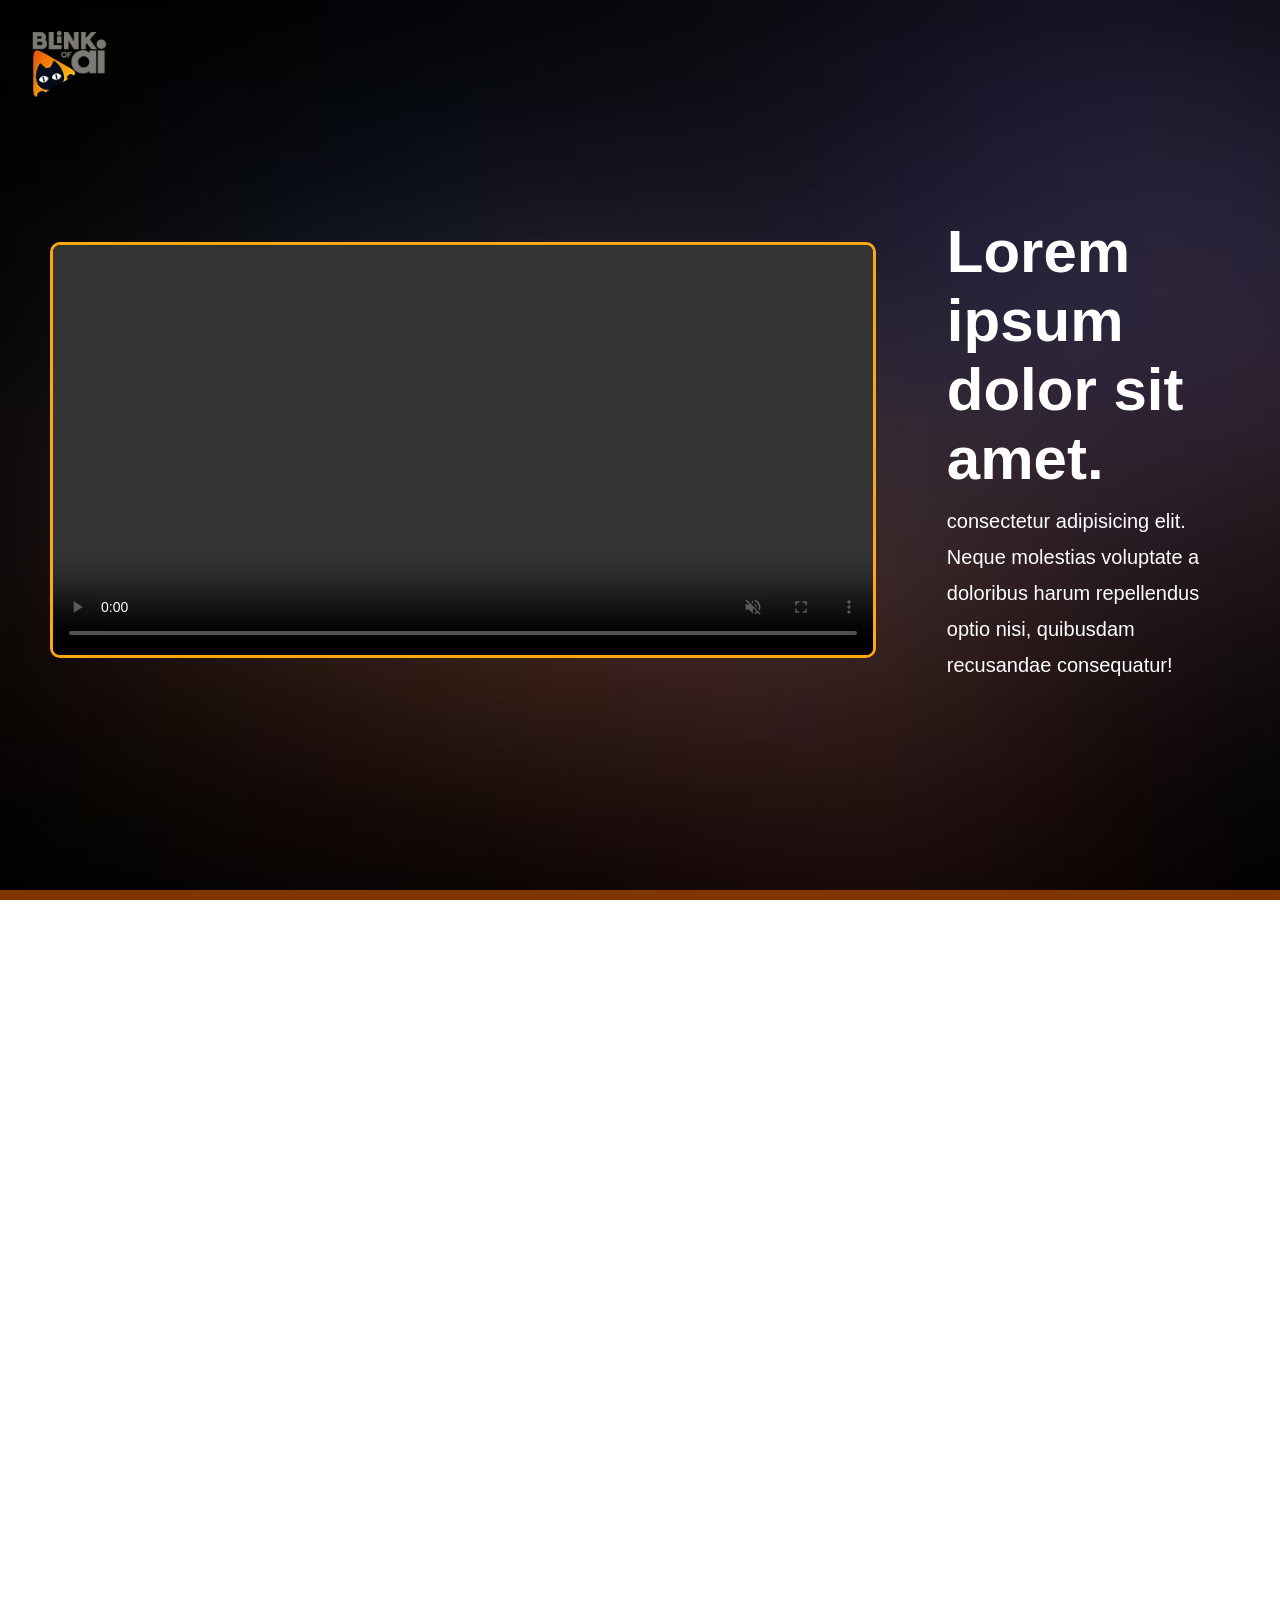
==== index.html @ b5ba38f9 "Implemented and updated a lot" ====
<!DOCTYPE html>
<html lang="en">
  <head>
    <meta charset="UTF-8" />
    <meta name="viewport" content="width=device-width, initial-scale=1.0" />
    <title>Document</title>
    <link rel="stylesheet" href="index.css" />
  </head>
  <body>
    <div class="container" data-0="transform:translateX(0%)" data-1000="transform:translateX(-400%)">
      <section class="section section-1">
        <div class="section-logo">
          <img src="./assets/images/logoOne.png" />
        </div>
        <div class="video-container">
          <video controls autoplay muted>
            <source src="./assets/videos/intro-video.mp4" type="video/mp4" />
            Your browser does not support the video tag.
          </video>
        </div>
        <div class="text-container">
          <h1>Lorem ipsum dolor sit amet.</h1>
          <p>
            consectetur adipisicing elit. Neque molestias voluptate a doloribus
            harum repellendus optio nisi, quibusdam recusandae consequatur!
          </p>
        </div>
        <div class="section-footer"></div>
      </section>
      <section class="section section-2">
        <div class="section-logo">
          <img src="./assets/images/logoOne.png" />
        </div>
        <div class="grid-container-1">
          <div class="grid-item grid-item-hidden"></div>
          <div class="grid-item">
            <iframe
              src="https://www.youtube.com/embed/tjICzLqQSaE?autoplay=1&mute=1&loop=1&playlist=tjICzLqQSaE"
              title="YouTube video player"
              frameborder="0"
              allowfullscreen
            >
            </iframe>
          </div>
          <div class="grid-item">
            <iframe
              src="https://www.youtube.com/embed/yNrN-YhV3Kc?autoplay=1&mute=1&loop=1&playlist=yNrN-YhV3Kc"
              title="YouTube video player"
              frameborder="0"
              allowfullscreen
            >
            </iframe>
          </div>
          <div class="grid-item">
            <iframe
              src="https://www.youtube.com/embed/FAdhT640_xA?autoplay=1&mute=1&loop=1&playlist=FAdhT640_xA"
              title="YouTube video player"
              frameborder="0"
              allowfullscreen
            >
            </iframe>
          </div>
          <div class="grid-item">
            <iframe
              src="https://www.youtube.com/embed/Qt8-5JsqCsI?autoplay=1&mute=1&loop=1&playlist=Qt8-5JsqCsI"
              title="YouTube video player"
              frameborder="0"
              allowfullscreen
            >
            </iframe>
          </div>
          <div class="grid-item">
            <iframe
              src="https://www.youtube.com/embed/NQQa-xRK35c?si=42BKOFX2pWsst9yd?autoplay=1&mute=1&loop=1&playlist=NQQa-xRK35c"
              title="YouTube video player"
              frameborder="0"
              allowfullscreen
            >
            </iframe>
          </div>
          <div class="grid-item">
            <iframe
              src="https://www.youtube.com/embed/EdZlV5y01UI?autoplay=1&mute=1&loop=1&playlist=EdZlV5y01UI"
              title="YouTube video player"
              frameborder="0"
              allowfullscreen
            >
            </iframe>
          </div>
        </div>
        <div class="grid-container-2">
          <div class="grid-item">
            <iframe
              src="https://www.youtube.com/embed/4TNTkUn0bwg?autoplay=1&mute=1&loop=1&playlist=4TNTkUn0bwg"
              title="YouTube video player"
              frameborder="0"
              allowfullscreen
            >
            </iframe>
          </div>
          <div class="grid-item">
            <img src="./assets/images/section2/8.jpeg" />
          </div>
          <div class="grid-item">
            <img src="./assets/images/section2/9.jpeg" />
          </div>
          <div class="grid-item">
            <img src="./assets/images/section2/10.jpeg" />
          </div>
          <div class="grid-item-large">
            <h1>how <i class="italic-font">i</i>t works</h1>
            <p>
              Lorem ipsum, dolor sit amet consectetur adipisicing elit.
              Recusandae laboriosam dolor natus itaque, fugit quidem ex numquam
              quos adipisci, consequatur, debitis autem qui omnis deleniti?
            </p>
            <a>view demo</a>
          </div>
        </div>
        <div class="section-footer"></div>
      </section>
      <section class="section section-3">
        <div class="section-logo">
          <img src="./assets/images/logoOne.png" />
        </div>
        <div class="text-container">
          <p>
            Lorem ipsum dolor sit amet consectetur, adipisicing elit. Recusandae
            corrupti deleniti rerum repudiandae earum sequi sed autem quos porro
            vero accusantium, facilis sapiente quia culpa?
          </p>
          <h1>BoA<i class="italic-font">i</i> is for</h1>
        </div>
        <div class="options-container">
          <h1><span>D</span>2<span>C</span></h1>
          <h1><span>D</span>2<span>B</span></h1>
        </div>
        <div class="section-footer"></div>
      </section>
      <section class="section section-4">
        <div class="section-logo">
          <img src="./assets/images/logoOne.png" />
        </div>
        <div class="container-1">
          <div class="logo-container">
            <h1><i class="italic-font">a</i>bout</h1>
            <img src="./assets/images/logoOne.png" alt="logo" />
          </div>
          <div class="text-container">
            <p>
              Lorem ipsum dolor sit, amet consectetur adipisicing elit. Eius
              quia fuga inventore, minus explicabo, illum doloremque temporibus,
              suscipit voluptas iure itaque nesciunt exercitationem expedita
              cupiditate! Repellat eveniet perferendis animi sed distinctio
              deserunt, ratione dignissimos architecto reiciendis assumenda
              voluptates ipsam aliquid. Distinctio illo eligendi nostrum tempora
              porro facere et vel voluptas quia sapiente debitis laudantium
              aspernatur officiis exercitationem beatae minus ut, molestias
              dolorem numquam quasi est harum nemo facilis ipsa. Debitis.
            </p>
            <p>
              Lorem ipsum dolor sit amet consectetur adipisicing elit. Earum
              ullam asperiores porro aliquam sunt, dolorem repudiandae harum
              deleniti! Quis, suscipit.
            </p>
          </div>
        </div>
        <div class="vertical-line"></div>
        <div class="container-2">
          <h1>
            let's m<i class="italic-font">a</i>ke <br />
            a v<i class="italic-font">i</i>deo
          </h1>
          <p>meow@blinkofai.com</p>
          <p>1234567890</p>
        </div>
        <div class="section-footer"></div>
      </section>
      <section class="section section-5">
        <div class="section-logo">
          <img src="./assets/images/logoOne.png" />
        </div>
        <div class="grid-container-1">
          <div class="grid-item">
            <img src="./assets/images/sample_propic.webp"/>
            <h1>Name</h1>
            <p>Role</p>
            <a>LinkedIn</a>
          </div>
          <div class="grid-item">
            <img src="./assets/images/sample_propic.webp"/>
            <h1>Name</h1>
            <p>Role</p>
            <a>LinkedIn</a>
          </div>
          <div class="grid-item">
            <img src="./assets/images/sample_propic.webp"/>
            <h1>Name</h1>
            <p>Role</p>
            <a>LinkedIn</a>
          </div>
          <div class="grid-item">
            <img src="./assets/images/sample_propic.webp"/>
            <h1>Name</h1>
            <p>Role</p>
            <a>LinkedIn</a>
          </div>
          <div class="grid-item">
            <img src="./assets/images/sample_propic.webp"/>
            <h1>Name</h1>
            <p>Role</p>
            <a>LinkedIn</a>
          </div>
        </div>
        <div class="grid-container-2">
          <div class="grid-item">
            <img src="./assets/images/sample_propic.webp"/>
            <h1>Name</h1>
            <p>Role</p>
            <a>LinkedIn</a>
          </div>
          <div class="grid-item">
            <img src="./assets/images/sample_propic.webp"/>
            <h1>Name</h1>
            <p>Role</p>
            <a>LinkedIn</a>
          </div>
          <div class="grid-item">
            <img src="./assets/images/sample_propic.webp"/>
            <h1>Name</h1>
            <p>Role</p>
            <a>LinkedIn</a>
          </div>
          <div class="grid-item">
            <img src="./assets/images/sample_propic.webp"/>
            <h1>Name</h1>
            <p>Role</p>
            <a>LinkedIn</a>
          </div>
        </div>
        <div class="section-footer"></div>
      </section>
    </div>
    <script type="text/javascript" src="skrollr.js"></script>
    <script type="text/javascript">
      var s = skrollr.init();
    </script>
  </body>
  </body>
  <script src="index.js"></script>
</html>
---- index.css ----
:root {
  --color-1: #ffffff;
  --color-2: #e96c0f;
  --color-3: #ffa612;
  --heading: 60px;
  --paragraph: 20px;
  --line-height: 1.8;
  --font-1: "Segoe UI", Arial, sans-serif;
  --font-2: "Monotype Corsiva", sans-serif;
}

* {
  margin: 0;
  padding: 0;
  box-sizing: border-box;
}

.container {
  position: fixed;
  top: 0;
  left: 0;
  width: 100%;
  display: flex;
}

.container section {
  min-width: 100%;
  height: 100vh;
}

.italic-font {
  font-family: var(--font-2) !important;
}

.section {
  height: 100vh;
  background-image: url("./assets/images/background.avif");
  background-size: cover;
  padding: 50px;
  position: relative;
}

.section-logo {
  position: absolute;
  top: 0;
  left: 0;
}

.section-logo > img {
  width: 100px;
  height: auto;
  margin: 20px;
}

.section-footer {
  position: absolute;
  bottom: 0;
  left: 0;
  height: 10px;
  width: 100%;
  background-color: #813600;
}

.section-1 {
  display: flex;
  justify-content: space-between;
  align-items: center;
}

.section-1 > .video-container {
  width: 70%;
  display: flex;
  justify-content: center;
  align-items: center;
}

.section-1 > .video-container > video {
  width: 100%;
  height: auto;
  border-radius: 10px;
  border: 3px solid var(--color-3);
}

.section-1 > .text-container {
  width: 24%;
  display: flex;
  flex-direction: column;
  color: white;
  font-family: var(--font-1);
}

.section-1 > .text-container > h1 {
  font-size: var(--heading);
  margin-bottom: 10px;
}

.section-1 > .text-container > p {
  font-size: var(--paragraph);
  line-height: var(--line-height);
}

.section-2 {
  display: flex;
  flex-direction: column;
  align-items: flex-end;
  justify-content: center;
}

.section-2 > .grid-container-1 {
  display: grid;
  grid-template-columns: repeat(7, 1fr);
  gap: 20px;
  height: 40%;
  width: 90%;
  margin-bottom: 50px;
}

.section-2 > .grid-container-2 {
  display: grid;
  grid-template-columns: repeat(7, 1fr);
  gap: 20px;
  height: 40%;
  width: 90%;
}

.section-2 .grid-item {
  height: 100%;
  border-radius: 10px;
  border: 2px solid var(--color-3);
  background-color: black;
}

.section-2 .grid-item > img {
  width: 100%;
  height: 100%;
  object-fit: cover;
  border-radius: 10px;
}

.section-2 .grid-item > iframe {
  width: 100%;
  height: 100%;
  object-fit: cover;
  border-radius: 10px;
}

.section-2 .grid-item-hidden {
  visibility: hidden;
}

.section-2 > .grid-container-2 > .grid-item-large {
  grid-column: span 3;
  color: white;
  display: flex;
  flex-direction: column;
  justify-content: center;
  align-items: flex-start;
  padding: 50px 80px;
  font-family: var(--font-1);
}

.section-2 > .grid-container-2 > .grid-item-large > h1 {
  font-size: var(--heading);
  margin-bottom: 10px;
}

.section-2 > .grid-container-2 > .grid-item-large > p {
  font-size: var(--paragraph);
  margin-bottom: 10px;
  line-height: var(--line-height);
}

.section-2 > .grid-container-2 > .grid-item-large > a {
  color: var(--color-2);
  font-size: 24px;
}

.section-3 {
  display: flex;
  justify-content: flex-start;
  align-items: center;
  color: white;
  font-family: var(--font-1);
}

.section-3 > .text-container {
  width: 40%;
  display: flex;
  flex-direction: column;
  text-align: right;
  padding-left: 150px;
  margin-right: 100px;
}

.section-3 > .text-container > h1 {
  font-size: var(--heading);
}

.section-3 > .text-container > p {
  font-size: var(--paragraph);
  line-height: var(--line-height);
  margin-bottom: 10px;
}

.section-3 > .options-container {
  width: 40%;
  display: flex;
  justify-content: space-around;
  align-items: end;
  margin-top: 5%;
}

.section-3 > .options-container > h1 {
  font-size: 80px;
  color: var(--color-3);
  font-weight: bold;
}

.section-3 > .options-container > h1 > span {
  color: var(--color-2);
}

.section-4 {
  display: flex;
  justify-content: space-around;
  color: white;
  align-items: center;
  font-family: var(--font-1);
}

.section-4 > .container-1 {
  width: 60%;
  display: flex;
  justify-content: space-between;
  margin-left: 100px;
}

.section-4 > .container-1 > .logo-container {
  width: 40%;
  display: flex;
  flex-direction: column;
  margin-left: 100px;
  margin-top: -100px;
}

.section-4 > .container-1 > .logo-container > h1 {
  font-size: var(--heading);
  margin-bottom: -20px;
}

.section-4 > .container-1 > .logo-container > img {
  width: 80%;
  height: auto;
}

.section-4 > .container-1 > .text-container {
  width: 60%;
  display: flex;
  flex-direction: column;
}

.section-4 > .container-1 > .text-container > p {
  font-size: var(--paragraph);
  line-height: var(--line-height);
}

.section-4 > .container-1 > .text-container > p:nth-child(1) {
  margin-bottom: 30px;
}

.section-4 > .vertical-line {
  width: 1px;
  height: 40%;
  background-color: var(--color-8);
}

.section-4 > .container-2 {
  width: 20%;
  display: flex;
  justify-content: space-between;
}

.section-4 > .container-2 {
  display: flex;
  flex-direction: column;
}

.section-4 > .container-2 > h1 {
  font-size: var(--heading);
  margin-bottom: 20px;
}

.section-4 > .container-2 > p {
  font-size: var(--paragraph);
  margin-bottom: 10px;
  color: var(--color-2);
}

.section-5 {
  display: flex;
  flex-direction: column;
  align-items: flex-end;
  justify-content: center;
  padding-top: 100px;
}

.section-5 > .grid-container-1 {
  display: grid;
  grid-template-columns: repeat(5, 1fr);
  gap: 20px;
  height: 40%;
  width: 90%;
  margin: 0 auto;
  margin-bottom: 50px;
}

.section-5 > .grid-container-2 {
  display: grid;
  grid-template-columns: repeat(4, 1fr);
  gap: 20px;
  height: 40%;
  width: 90%;
  margin: 0 auto;
}

.section-5 > .grid-container-1 img,
.section-5 > .grid-container-2 img {
  border-radius: 50%;
  height: auto;
  width: 200px;
  border: 2px solid var(--color-3);
}

.section-5 .grid-item {
  display: flex;
  flex-direction: column;
  justify-content: center;
  align-items: center;
  color: white;
  font-family: var(--font-1);
}

.section-5 .grid-item > h1 {
  font-size: 24px;
  margin: 20px 0 0;
}

.section-5 .grid-item > p {
  font-size: 20px;
  line-height: var(--line-height);
}

.section-5 .grid-item > a {
  color: var(--color-2);
  font-size: 20px;
}
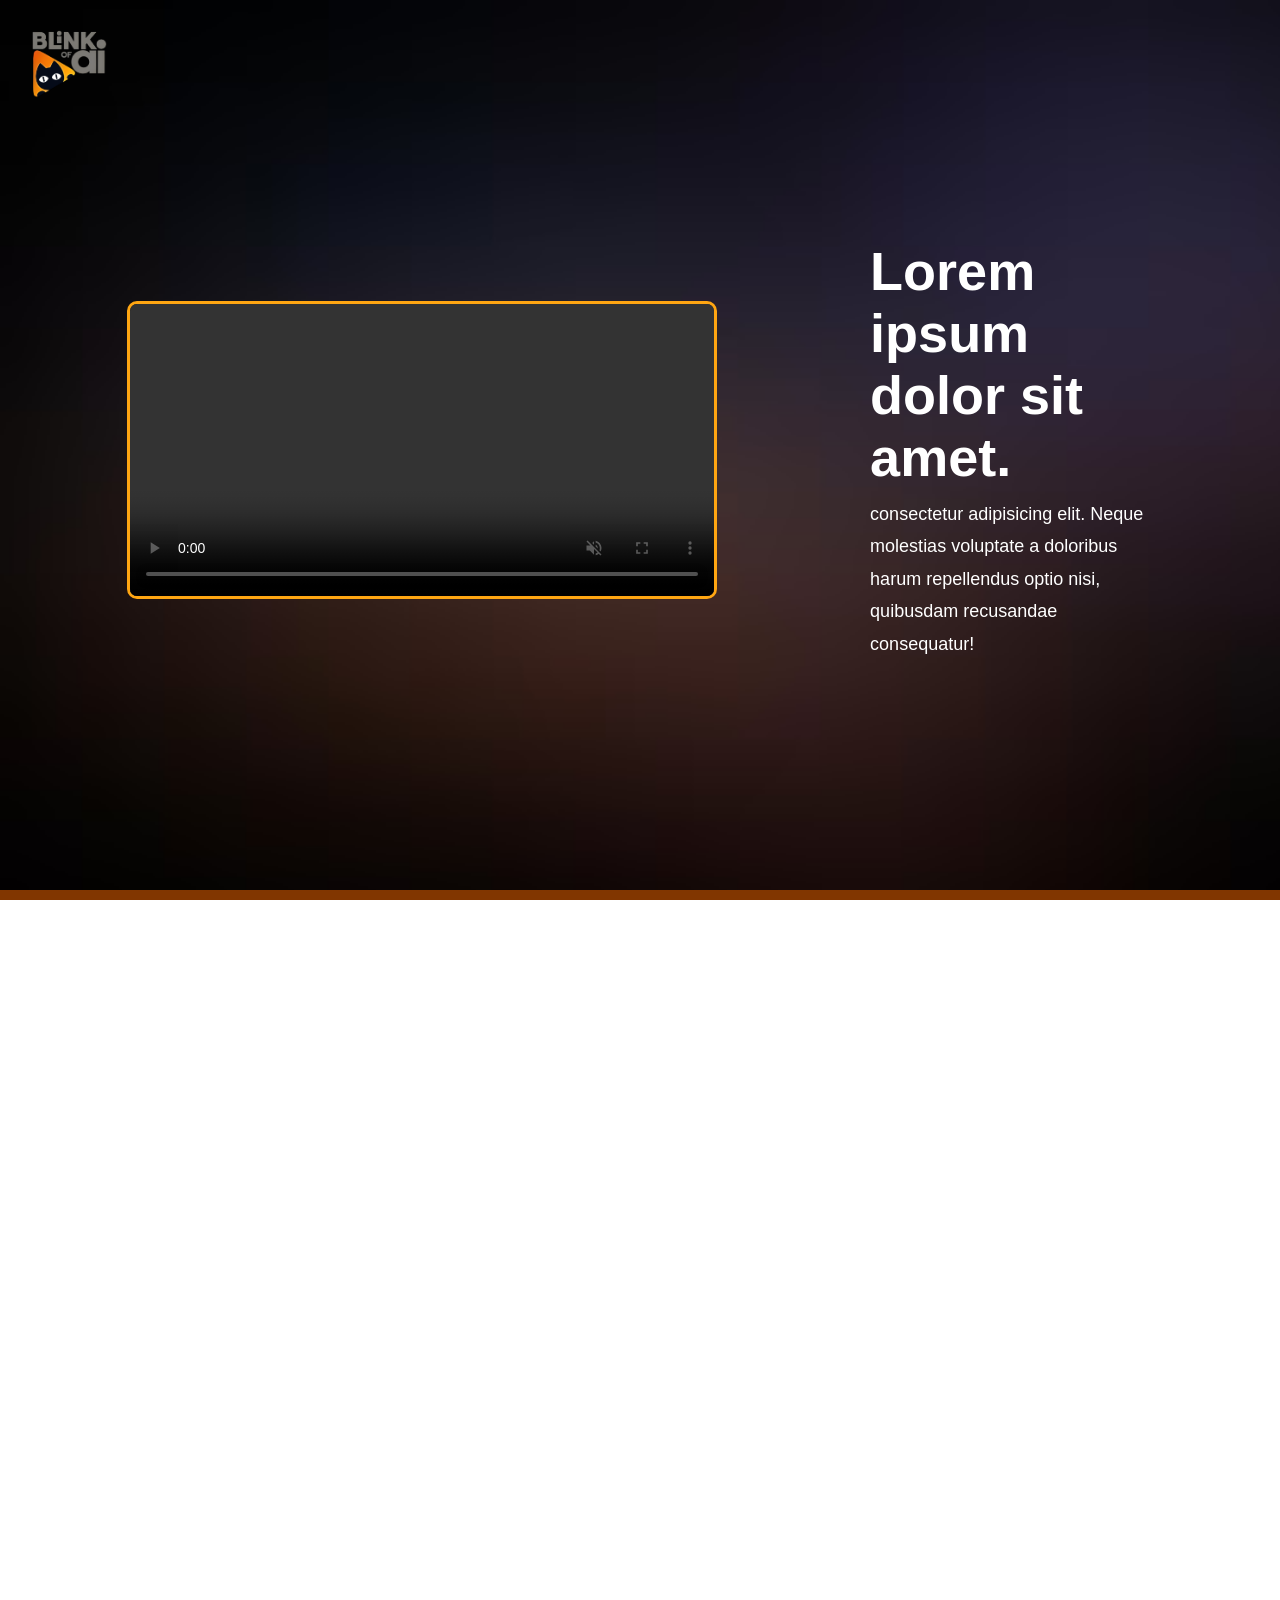
==== commit d86a3db9: "responsified" ====
--- a/index.html
+++ b/index.html
@@ -7,8 +7,12 @@
     <link rel="stylesheet" href="index.css" />
   </head>
   <body>
-    <div class="container" data-0="transform:translateX(0%)" data-1000="transform:translateX(-400%)">
-      <section class="section section-1">
+    <div
+      class="container"
+      data-0="transform:translateX(0%)"
+      data-1000="transform:translateX(-400%)"
+    >
+      <section class="section active section-1">
         <div class="section-logo">
           <img src="./assets/images/logoOne.png" />
         </div>
@@ -71,7 +75,7 @@
           </div>
           <div class="grid-item">
             <iframe
-              src="https://www.youtube.com/embed/NQQa-xRK35c?si=42BKOFX2pWsst9yd?autoplay=1&mute=1&loop=1&playlist=NQQa-xRK35c"
+              src="https://www.youtube.com/embed/NQQa-xRK35c?si=42BKOFX2pWsst9yd&autoplay=1&mute=1&loop=1&playlist=NQQa-xRK35c"
               title="YouTube video player"
               frameborder="0"
               allowfullscreen
@@ -182,60 +186,96 @@
         </div>
         <div class="grid-container-1">
           <div class="grid-item">
-            <img src="./assets/images/sample_propic.webp"/>
-            <h1>Name</h1>
-            <p>Role</p>
-            <a>LinkedIn</a>
-          </div>
-          <div class="grid-item">
-            <img src="./assets/images/sample_propic.webp"/>
-            <h1>Name</h1>
-            <p>Role</p>
-            <a>LinkedIn</a>
-          </div>
-          <div class="grid-item">
-            <img src="./assets/images/sample_propic.webp"/>
-            <h1>Name</h1>
-            <p>Role</p>
-            <a>LinkedIn</a>
-          </div>
-          <div class="grid-item">
-            <img src="./assets/images/sample_propic.webp"/>
-            <h1>Name</h1>
-            <p>Role</p>
-            <a>LinkedIn</a>
-          </div>
-          <div class="grid-item">
-            <img src="./assets/images/sample_propic.webp"/>
-            <h1>Name</h1>
-            <p>Role</p>
-            <a>LinkedIn</a>
+            <div
+              style="background-image: url(./assets/images/team/1.jpg)"
+            ></div>
+            <div class="profile-card">
+              <h1>Name</h1>
+              <p>Role</p>
+              <a>LinkedIn</a>
+            </div>
+          </div>
+          <div class="grid-item">
+            <div
+              style="background-image: url(./assets/images/team/2.jpg)"
+            ></div>
+            <div class="profile-card">
+              <h1>Name</h1>
+              <p>Role</p>
+              <a>LinkedIn</a>
+            </div>
+          </div>
+          <div class="grid-item">
+            <div
+              style="background-image: url(./assets/images/team/3.jpg)"
+            ></div>
+            <div class="profile-card">
+              <h1>Name</h1>
+              <p>Role</p>
+              <a>LinkedIn</a>
+            </div>
+          </div>
+          <div class="grid-item">
+            <div
+              style="background-image: url(./assets/images/team/4.jpg)"
+            ></div>
+            <div class="profile-card">
+              <h1>Name</h1>
+              <p>Role</p>
+              <a>LinkedIn</a>
+            </div>
+          </div>
+          <div class="grid-item">
+            <div
+              style="background-image: url(./assets/images/team/5.jpg)"
+            ></div>
+            <div class="profile-card">
+              <h1>Name</h1>
+              <p>Role</p>
+              <a>LinkedIn</a>
+            </div>
           </div>
         </div>
         <div class="grid-container-2">
           <div class="grid-item">
-            <img src="./assets/images/sample_propic.webp"/>
-            <h1>Name</h1>
-            <p>Role</p>
-            <a>LinkedIn</a>
-          </div>
-          <div class="grid-item">
-            <img src="./assets/images/sample_propic.webp"/>
-            <h1>Name</h1>
-            <p>Role</p>
-            <a>LinkedIn</a>
-          </div>
-          <div class="grid-item">
-            <img src="./assets/images/sample_propic.webp"/>
-            <h1>Name</h1>
-            <p>Role</p>
-            <a>LinkedIn</a>
-          </div>
-          <div class="grid-item">
-            <img src="./assets/images/sample_propic.webp"/>
-            <h1>Name</h1>
-            <p>Role</p>
-            <a>LinkedIn</a>
+            <div
+              style="background-image: url(./assets/images/team/6.jpg)"
+            ></div>
+            <div class="profile-card">
+              <h1>Name</h1>
+              <p>Role</p>
+              <a>LinkedIn</a>
+            </div>
+          </div>
+          <div class="grid-item">
+            <div
+              style="background-image: url(./assets/images/team/7.jpg)"
+            ></div>
+            <div class="profile-card">
+              <h1>Name</h1>
+              <p>Role</p>
+              <a>LinkedIn</a>
+            </div>
+          </div>
+          <div class="grid-item">
+            <div
+              style="background-image: url(./assets/images/team/8.jpg)"
+            ></div>
+            <div class="profile-card">
+              <h1>Name</h1>
+              <p>Role</p>
+              <a>LinkedIn</a>
+            </div>
+          </div>
+          <div class="grid-item">
+            <div
+              style="background-image: url(./assets/images/team/9.jpg)"
+            ></div>
+            <div class="profile-card">
+              <h1>Name</h1>
+              <p>Role</p>
+              <a>LinkedIn</a>
+            </div>
           </div>
         </div>
         <div class="section-footer"></div>
@@ -245,7 +285,6 @@
     <script type="text/javascript">
       var s = skrollr.init();
     </script>
+    <script src="index.js"></script>
   </body>
-  </body>
-  <script src="index.js"></script>
 </html>
--- a/index.css
+++ b/index.css
@@ -2,11 +2,15 @@
   --color-1: #ffffff;
   --color-2: #e96c0f;
   --color-3: #ffa612;
-  --heading: 60px;
-  --paragraph: 20px;
+  --heading: 54px;
+  --paragraph: 18px;
   --line-height: 1.8;
   --font-1: "Segoe UI", Arial, sans-serif;
   --font-2: "Monotype Corsiva", sans-serif;
+}
+
+html::-webkit-scrollbar {
+  display: none;
 }
 
 * {
@@ -63,12 +67,12 @@
 
 .section-1 {
   display: flex;
-  justify-content: space-between;
+  justify-content: space-around;
   align-items: center;
 }
 
 .section-1 > .video-container {
-  width: 70%;
+  width: 50%;
   display: flex;
   justify-content: center;
   align-items: center;
@@ -76,9 +80,9 @@
 
 .section-1 > .video-container > video {
   width: 100%;
-  height: auto;
   border-radius: 10px;
   border: 3px solid var(--color-3);
+  object-fit: cover;
 }
 
 .section-1 > .text-container {
@@ -113,9 +117,11 @@
   height: 40%;
   width: 90%;
   margin-bottom: 50px;
+  flex: 1;
 }
 
 .section-2 > .grid-container-2 {
+  flex: 1;
   display: grid;
   grid-template-columns: repeat(7, 1fr);
   gap: 20px;
@@ -124,7 +130,7 @@
 }
 
 .section-2 .grid-item {
-  height: 100%;
+  width: 100%;
   border-radius: 10px;
   border: 2px solid var(--color-3);
   background-color: black;
@@ -154,8 +160,7 @@
   display: flex;
   flex-direction: column;
   justify-content: center;
-  align-items: flex-start;
-  padding: 50px 80px;
+  align-items: center;
   font-family: var(--font-1);
 }
 
@@ -308,17 +313,17 @@
   display: grid;
   grid-template-columns: repeat(5, 1fr);
   gap: 20px;
-  height: 40%;
+  height: 30%;
   width: 90%;
   margin: 0 auto;
-  margin-bottom: 50px;
+  margin-bottom: 100px;
 }
 
 .section-5 > .grid-container-2 {
   display: grid;
   grid-template-columns: repeat(4, 1fr);
   gap: 20px;
-  height: 40%;
+  height: 30%;
   width: 90%;
   margin: 0 auto;
 }
@@ -333,11 +338,25 @@
 
 .section-5 .grid-item {
   display: flex;
-  flex-direction: column;
-  justify-content: center;
-  align-items: center;
-  color: white;
-  font-family: var(--font-1);
+  justify-content: center;
+  align-items: center;
+  color: white;
+  font-family: var(--font-1);
+}
+
+.section-5 .grid-item div {
+  width: 150px !important;
+  height: 150px !important;
+  background-size: cover;
+  background-position: center;
+  border-radius: 10%;
+}
+
+.section-5 .grid-item .profile-card {
+  display: flex;
+  flex-direction: column;
+  justify-content: center;
+  align-items: center;
 }
 
 .section-5 .grid-item > h1 {
@@ -350,7 +369,7 @@
   line-height: var(--line-height);
 }
 
-.section-5 .grid-item > a {
+.section-5 .grid-item a {
   color: var(--color-2);
   font-size: 20px;
-}+}
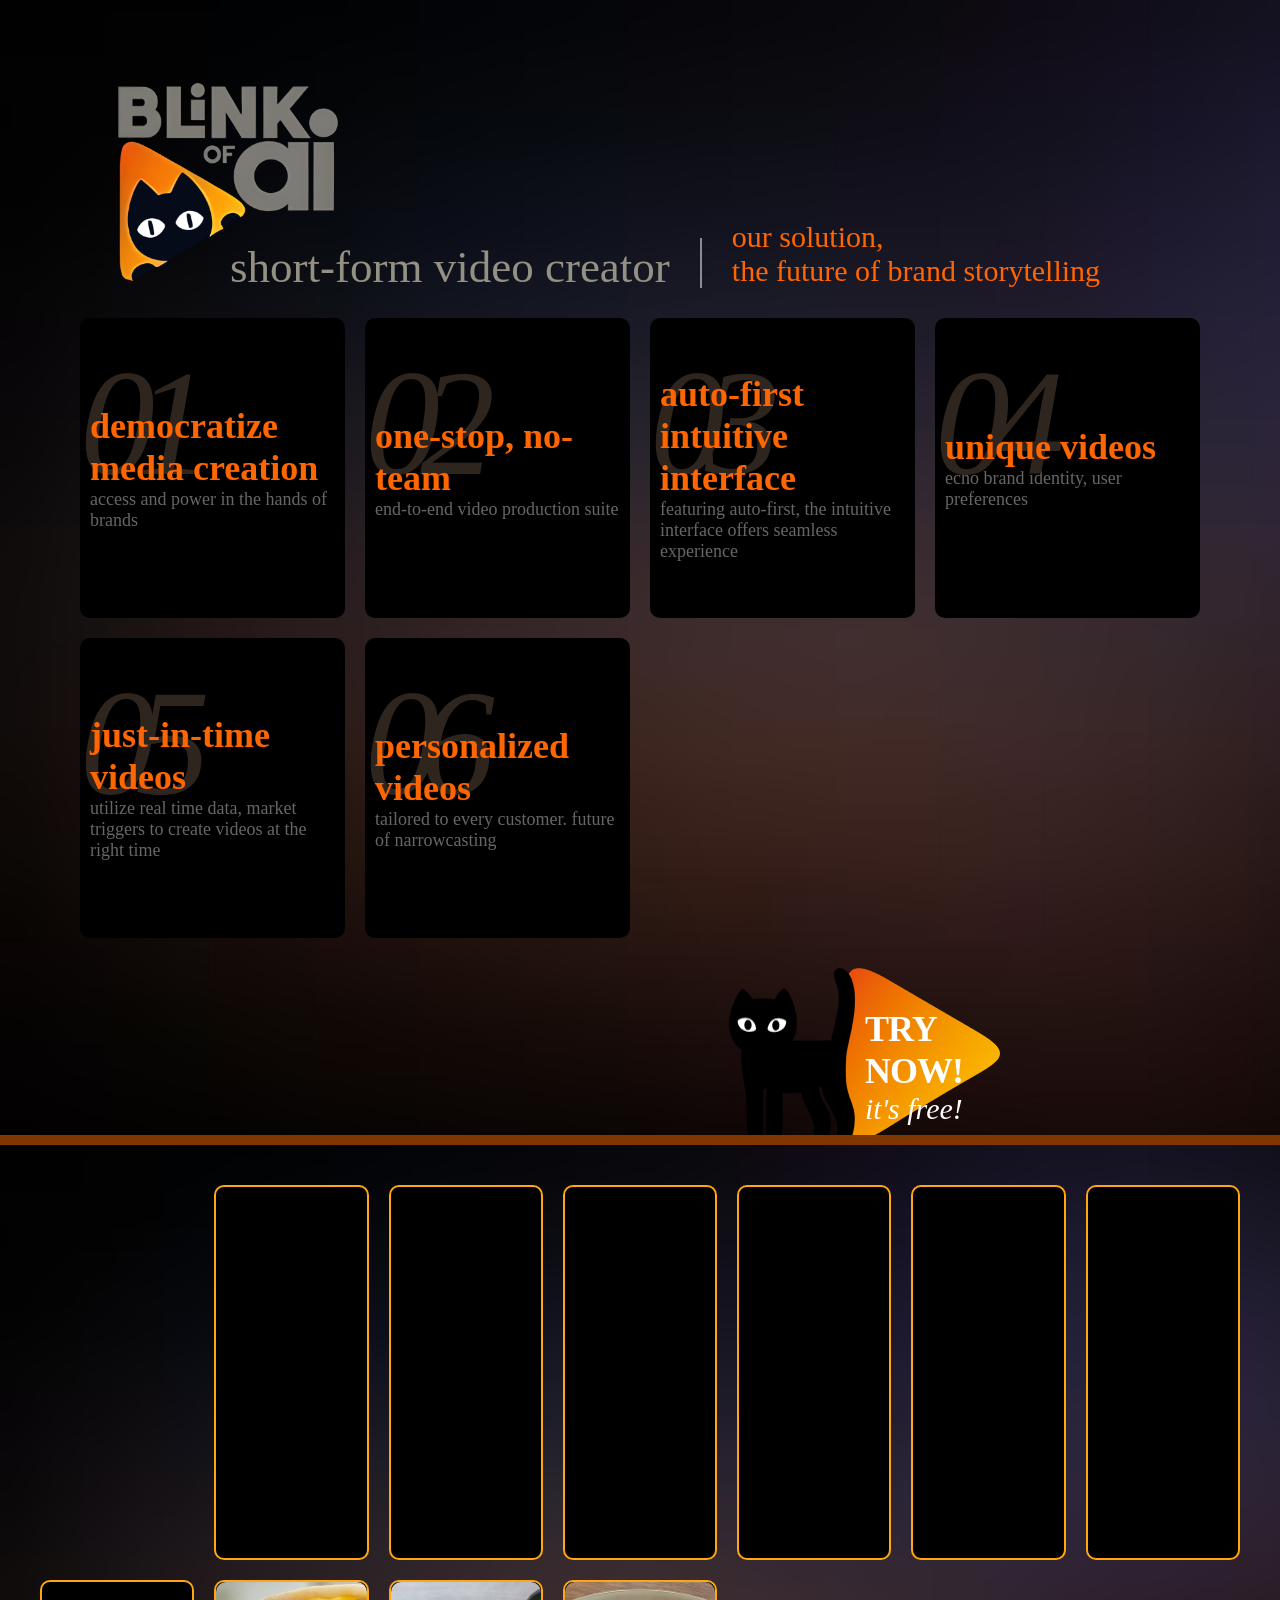
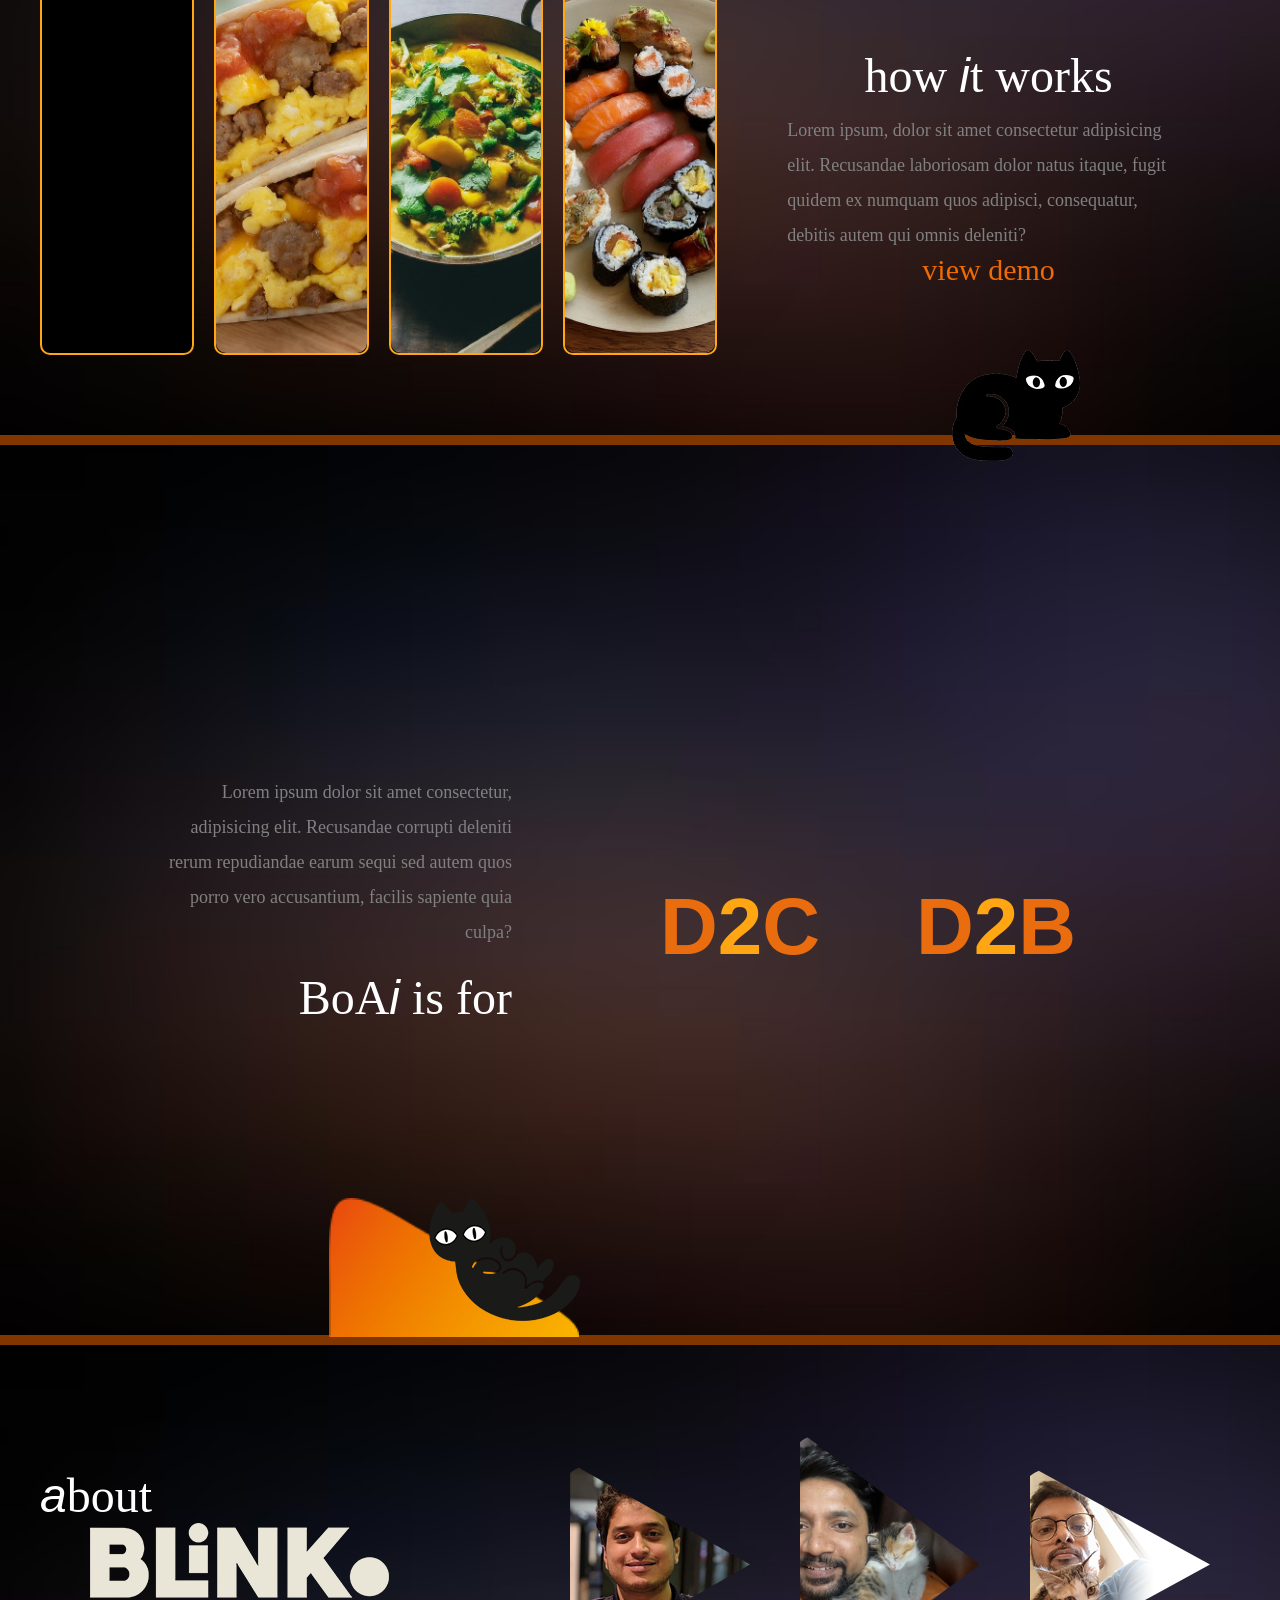
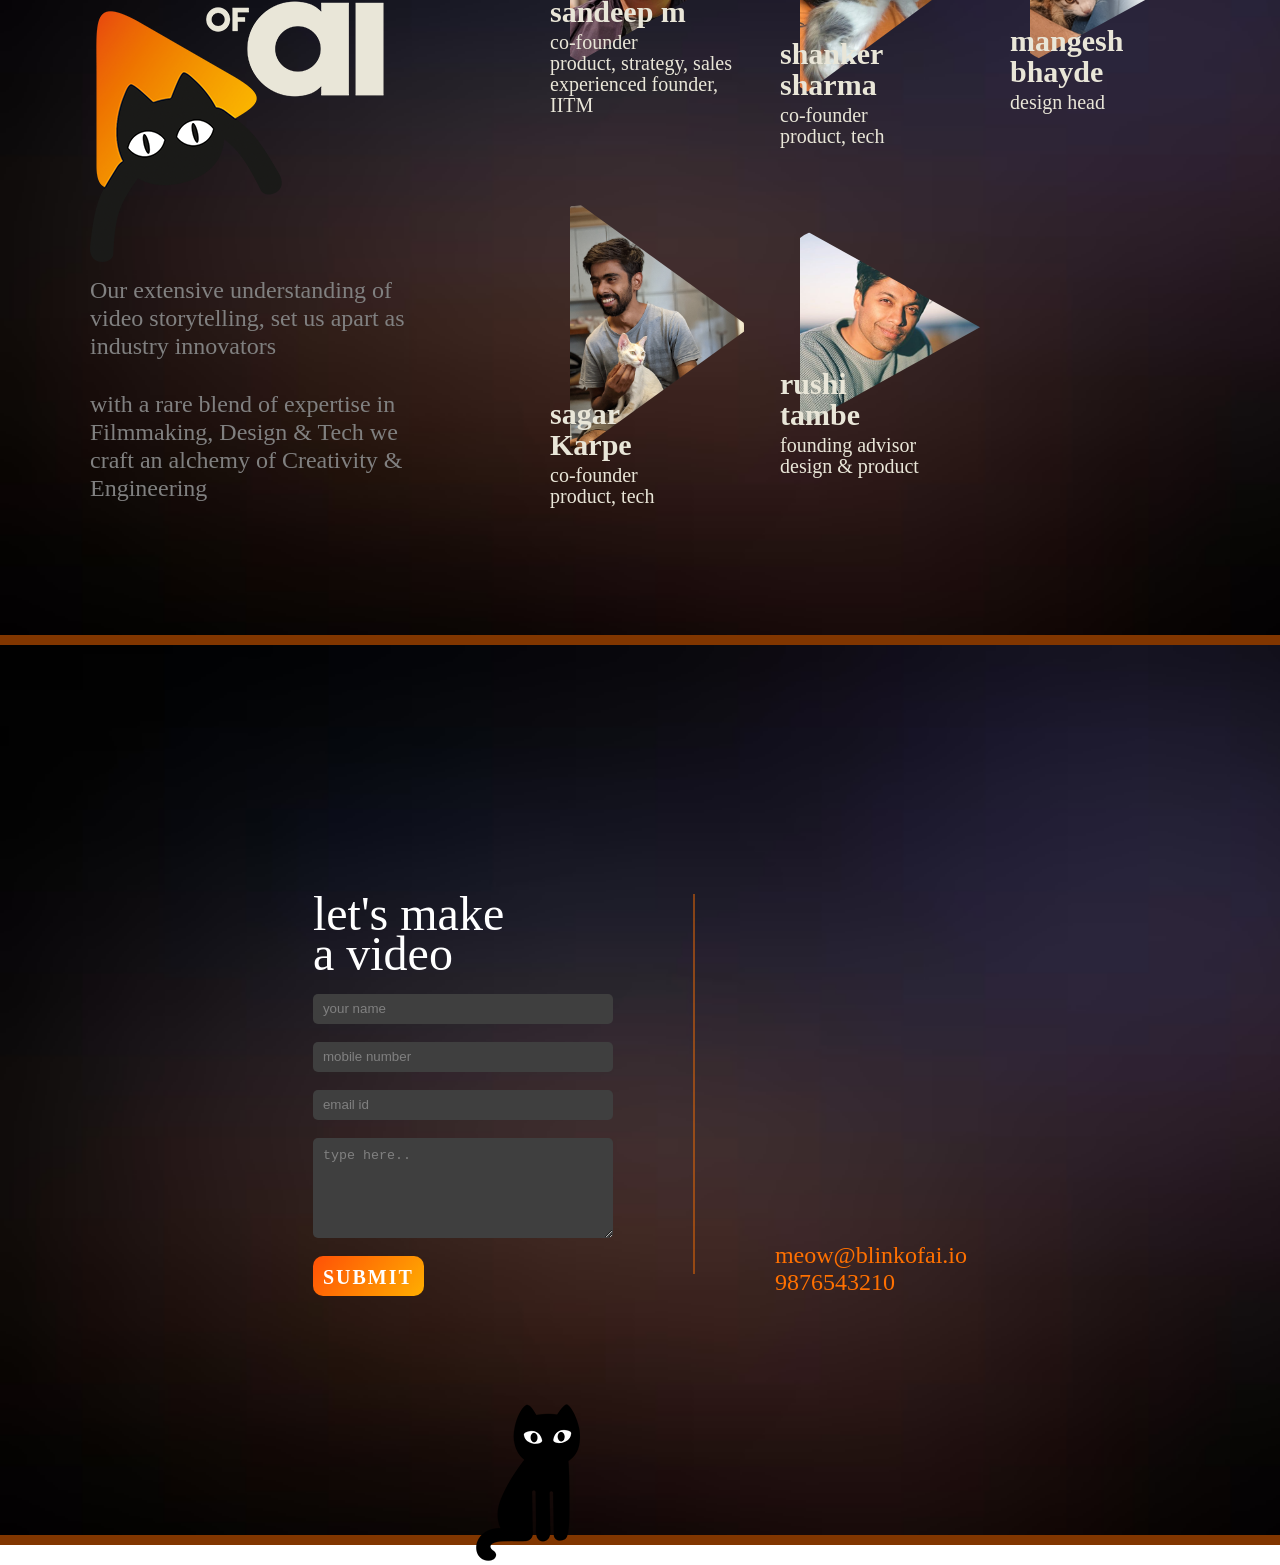
==== commit b1185ae4: "finished second-iteration" ====
--- a/index.html
+++ b/index.html
@@ -3,288 +3,452 @@
   <head>
     <meta charset="UTF-8" />
     <meta name="viewport" content="width=device-width, initial-scale=1.0" />
-    <title>Document</title>
+    <title>Blink of AI</title>
     <link rel="stylesheet" href="index.css" />
   </head>
   <body>
-    <div
-      class="container"
-      data-0="transform:translateX(0%)"
-      data-1000="transform:translateX(-400%)"
-    >
-      <section class="section active section-1">
-        <div class="section-logo">
-          <img src="./assets/images/logoOne.png" />
-        </div>
-        <div class="video-container">
-          <video controls autoplay muted>
-            <source src="./assets/videos/intro-video.mp4" type="video/mp4" />
-            Your browser does not support the video tag.
-          </video>
-        </div>
-        <div class="text-container">
-          <h1>Lorem ipsum dolor sit amet.</h1>
+    <section class="section section-1">
+      <div class="row-1">
+        <div class="logo-container">
+          <img src="./assets/images/logoOne.png"></img>
+          <p>short-form video creator</p>
+        </div>
+        <div class="vertical-line"></div>
+        <div class="horizontal-line"></div>
+        <div class="description">
+          <p>our solution,</p>
+          <p>the future of brand storytelling</p>
+        </div>
+      </div>
+      <div class="row-2">
+        <div class="grid-item">          
+          <div class="number">01</div>
+          <div>
+            <h2>democratize
+              media
+              creation</h2>
+            <p>access and
+              power in the hands
+              of brands</p>
+          </div>
+        </div>
+        <div class="grid-item">
+          <div class="number">02</div>
+          <div>
+            <h2>one-stop,
+              no-team</h2>
+            <p>end-to-end
+              video production suite</p>
+          </div>
+        </div>
+        <div class="grid-item">
+          <div class="number">03</div>
+          <div>
+            <h2>auto-first
+              intuitive
+              interface</h2>
+            <p>featuring auto-first,
+              the intuitive interface
+              offers seamless
+              experience</p>
+          </div>
+        </div>
+        <div class="grid-item">
+          <div class="number">04</div>
+          <div>
+            <h2>unique
+              videos</h2>
+            <p>echo brand identity,
+              user preferences</p>
+          </div>
+        </div>
+        <div class="grid-item">
+          <div class="number">05</div>
+          <div>
+            <h2>just-in-time
+              videos</h2>
+            <p>utilize real time data,
+              market triggers to create
+              videos at the right time</p>
+          </div>
+        </div>
+        <div class="grid-item">
+          <div class="number">06</div>
+          <div>
+            <h2>personalized
+              videos</h2>
+            <p>tailored to every
+              customer. future of
+              narrowcasting</p>
+          </div>
+        </div>
+      </div>
+      <div class="row-3">
+        <img src="./assets/images/cat.png" class="cat"/>
+        <div class="triangle">
+          <img src="./assets/images/triangle.png"/>
+          <div class="text-container">
+            <h2>TRY</h2>
+            <h2>NOW!</h2>
+            <p>it's free!</p>
+          </div>
+        </div>
+      </div>
+      <div class="section-footer"></div>
+    </section>
+    <section class="section section-2">
+      <div class="grid-container">
+        <div class="grid-item grid-item-hidden"></div>
+        <div class="grid-item">
+          <iframe
+            src="https://www.youtube.com/embed/tjICzLqQSaE?autoplay=1&mute=1&loop=1&playlist=tjICzLqQSaE"
+            title="YouTube video player"
+            frameborder="0"
+            allowfullscreen
+          >
+          </iframe>
+        </div>
+        <div class="grid-item">
+          <iframe
+            src="https://www.youtube.com/embed/yNrN-YhV3Kc?autoplay=1&mute=1&loop=1&playlist=yNrN-YhV3Kc"
+            title="YouTube video player"
+            frameborder="0"
+            allowfullscreen
+          >
+          </iframe>
+        </div>
+        <div class="grid-item">
+          <iframe
+            src="https://www.youtube.com/embed/FAdhT640_xA?autoplay=1&mute=1&loop=1&playlist=FAdhT640_xA"
+            title="YouTube video player"
+            frameborder="0"
+            allowfullscreen
+          >
+          </iframe>
+        </div>
+        <div class="grid-item">
+          <iframe
+            src="https://www.youtube.com/embed/Qt8-5JsqCsI?autoplay=1&mute=1&loop=1&playlist=Qt8-5JsqCsI"
+            title="YouTube video player"
+            frameborder="0"
+            allowfullscreen
+          >
+          </iframe>
+        </div>
+        <div class="grid-item">
+          <iframe
+            src="https://www.youtube.com/embed/NQQa-xRK35c?si=42BKOFX2pWsst9yd&autoplay=1&mute=1&loop=1&playlist=NQQa-xRK35c"
+            title="YouTube video player"
+            frameborder="0"
+            allowfullscreen
+          >
+          </iframe>
+        </div>
+        <div class="grid-item">
+          <iframe
+            src="https://www.youtube.com/embed/EdZlV5y01UI?autoplay=1&mute=1&loop=1&playlist=EdZlV5y01UI"
+            title="YouTube video player"
+            frameborder="0"
+            allowfullscreen
+          >
+          </iframe>
+        </div>
+        <div class="grid-item">
+          <iframe
+            src="https://www.youtube.com/embed/4TNTkUn0bwg?autoplay=1&mute=1&loop=1&playlist=4TNTkUn0bwg"
+            title="YouTube video player"
+            frameborder="0"
+            allowfullscreen
+          >
+          </iframe>
+        </div>
+        <div class="grid-item">
+          <img src="./assets/images/section2/8.jpeg" />
+        </div>
+        <div class="grid-item">
+          <img src="./assets/images/section2/9.jpeg" />
+        </div>
+        <div class="grid-item">
+          <img src="./assets/images/section2/10.jpeg" />
+        </div>
+        <div class="grid-item-large">
+          <h1>how <i class="italic-font">i</i>t works</h1>
           <p>
-            consectetur adipisicing elit. Neque molestias voluptate a doloribus
-            harum repellendus optio nisi, quibusdam recusandae consequatur!
+            Lorem ipsum, dolor sit amet consectetur adipisicing elit. Recusandae
+            laboriosam dolor natus itaque, fugit quidem ex numquam quos
+            adipisci, consequatur, debitis autem qui omnis deleniti?
           </p>
-        </div>
-        <div class="section-footer"></div>
-      </section>
-      <section class="section section-2">
-        <div class="section-logo">
-          <img src="./assets/images/logoOne.png" />
-        </div>
-        <div class="grid-container-1">
-          <div class="grid-item grid-item-hidden"></div>
-          <div class="grid-item">
-            <iframe
+          <a>view demo</a>
+        </div>
+      </div>
+      <div class="container">
+        <div class="output">output of BoA<i>i</i></div>
+        <div class="carousel-container">
+          <input type="radio" name="slider" id="item-1" checked>
+          <input type="radio" name="slider" id="item-2">
+          <input type="radio" name="slider" id="item-3">
+          <input type="radio" name="slider" id="item-4">
+          <input type="radio" name="slider" id="item-5">
+          <input type="radio" name="slider" id="item-6">
+          <input type="radio" name="slider" id="item-7">
+          <input type="radio" name="slider" id="item-8">
+          <input type="radio" name="slider" id="item-9">
+          <input type="radio" name="slider" id="item-10">
+          <div class="cards">
+            <label class="card" for="item-1" id="label-1">
+              <iframe
               src="https://www.youtube.com/embed/tjICzLqQSaE?autoplay=1&mute=1&loop=1&playlist=tjICzLqQSaE"
               title="YouTube video player"
               frameborder="0"
               allowfullscreen
             >
             </iframe>
-          </div>
-          <div class="grid-item">
-            <iframe
+            </label>
+            <label class="card" for="item-2" id="label-2">
+              <iframe
               src="https://www.youtube.com/embed/yNrN-YhV3Kc?autoplay=1&mute=1&loop=1&playlist=yNrN-YhV3Kc"
               title="YouTube video player"
               frameborder="0"
               allowfullscreen
             >
             </iframe>
-          </div>
-          <div class="grid-item">
-            <iframe
+            </label>
+            <label class="card" for="item-3" id="label-3">
+              <iframe
               src="https://www.youtube.com/embed/FAdhT640_xA?autoplay=1&mute=1&loop=1&playlist=FAdhT640_xA"
               title="YouTube video player"
               frameborder="0"
               allowfullscreen
             >
             </iframe>
-          </div>
-          <div class="grid-item">
-            <iframe
+            </label>
+            <label class="card" for="item-4" id="label-4">
+              <iframe
               src="https://www.youtube.com/embed/Qt8-5JsqCsI?autoplay=1&mute=1&loop=1&playlist=Qt8-5JsqCsI"
               title="YouTube video player"
               frameborder="0"
               allowfullscreen
             >
             </iframe>
-          </div>
-          <div class="grid-item">
-            <iframe
+            </label>
+            <label class="card" for="item-5" id="label-5">
+              <iframe
               src="https://www.youtube.com/embed/NQQa-xRK35c?si=42BKOFX2pWsst9yd&autoplay=1&mute=1&loop=1&playlist=NQQa-xRK35c"
               title="YouTube video player"
               frameborder="0"
               allowfullscreen
             >
             </iframe>
-          </div>
-          <div class="grid-item">
-            <iframe
+            </label>
+            <label class="card" for="item-6" id="label-6">
+              <iframe
               src="https://www.youtube.com/embed/EdZlV5y01UI?autoplay=1&mute=1&loop=1&playlist=EdZlV5y01UI"
               title="YouTube video player"
               frameborder="0"
               allowfullscreen
             >
             </iframe>
-          </div>
-        </div>
-        <div class="grid-container-2">
-          <div class="grid-item">
-            <iframe
+            </label>
+            <label class="card" for="item-7" id="label-7">
+              <iframe
               src="https://www.youtube.com/embed/4TNTkUn0bwg?autoplay=1&mute=1&loop=1&playlist=4TNTkUn0bwg"
               title="YouTube video player"
               frameborder="0"
               allowfullscreen
             >
             </iframe>
-          </div>
-          <div class="grid-item">
-            <img src="./assets/images/section2/8.jpeg" />
-          </div>
-          <div class="grid-item">
-            <img src="./assets/images/section2/9.jpeg" />
-          </div>
-          <div class="grid-item">
-            <img src="./assets/images/section2/10.jpeg" />
-          </div>
-          <div class="grid-item-large">
-            <h1>how <i class="italic-font">i</i>t works</h1>
-            <p>
-              Lorem ipsum, dolor sit amet consectetur adipisicing elit.
-              Recusandae laboriosam dolor natus itaque, fugit quidem ex numquam
-              quos adipisci, consequatur, debitis autem qui omnis deleniti?
-            </p>
-            <a>view demo</a>
-          </div>
-        </div>
-        <div class="section-footer"></div>
-      </section>
-      <section class="section section-3">
-        <div class="section-logo">
-          <img src="./assets/images/logoOne.png" />
-        </div>
-        <div class="text-container">
+            </label>
+            <label class="card" for="item-8" id="label-8">
+              <img src="./assets/images/section2/8.jpeg" />
+            </label>
+            <label class="card" for="item-9" id="label-9">
+              <img src="./assets/images/section2/9.jpeg" />
+            </label>
+            <label class="card" for="item-10" id="label-10">
+              <img src="./assets/images/section2/10.jpeg" />
+            </label>
+          </div>
+        </div>
+        <div class="description">
+          <h1>how <i class="italic-font">i</i>t works</h1>
           <p>
-            Lorem ipsum dolor sit amet consectetur, adipisicing elit. Recusandae
-            corrupti deleniti rerum repudiandae earum sequi sed autem quos porro
-            vero accusantium, facilis sapiente quia culpa?
+            Lorem ipsum, dolor sit amet consectetur adipisicing elit. Recusandae
+            laboriosam dolor natus itaque, fugit quidem ex numquam quos
+            adipisci, consequatur, debitis autem qui omnis deleniti?
           </p>
-          <h1>BoA<i class="italic-font">i</i> is for</h1>
-        </div>
-        <div class="options-container">
-          <h1><span>D</span>2<span>C</span></h1>
-          <h1><span>D</span>2<span>B</span></h1>
-        </div>
-        <div class="section-footer"></div>
-      </section>
-      <section class="section section-4">
-        <div class="section-logo">
-          <img src="./assets/images/logoOne.png" />
-        </div>
-        <div class="container-1">
-          <div class="logo-container">
+          <a>view demo</a>
+        </div>
+      </div>
+      <div class="cat">
+        <img src="./assets/images/cat-2.png">
+      </div>
+      <div class="section-footer"></div>
+    </section>
+    <section class="section section-3">
+      <div class="text-container">
+        <p>
+          Lorem ipsum dolor sit amet consectetur, adipisicing elit. Recusandae
+          corrupti deleniti rerum repudiandae earum sequi sed autem quos porro
+          vero accusantium, facilis sapiente quia culpa?
+        </p>
+        <h1>BoA<i class="italic-font">i</i> is for</h1>
+      </div>
+      <div class="options-container">
+        <h1><span>D</span>2<span>C</span></h1>
+        <h1><span>D</span>2<span>B</span></h1>
+      </div>
+      <div class="cat">
+        <div class="container">
+          <img src="./assets/images/triangle.png">
+        <img src="./assets/images/cat-3.png">
+        </div>
+      </div>
+      <div class="section-footer"></div>
+    </section>
+    <section class="section section-4">
+      <div class="container-1">
+        <div class="logo-container">
+          <div>
             <h1><i class="italic-font">a</i>bout</h1>
-            <img src="./assets/images/logoOne.png" alt="logo" />
+            <div>
+              <img src="./assets/images/boai_text.png" />
+              <img src="./assets/images/cat-triangle.png" alt="logo" class="cat-triangle" />
+            </div>
           </div>
           <div class="text-container">
             <p>
-              Lorem ipsum dolor sit, amet consectetur adipisicing elit. Eius
-              quia fuga inventore, minus explicabo, illum doloremque temporibus,
-              suscipit voluptas iure itaque nesciunt exercitationem expedita
-              cupiditate! Repellat eveniet perferendis animi sed distinctio
-              deserunt, ratione dignissimos architecto reiciendis assumenda
-              voluptates ipsam aliquid. Distinctio illo eligendi nostrum tempora
-              porro facere et vel voluptas quia sapiente debitis laudantium
-              aspernatur officiis exercitationem beatae minus ut, molestias
-              dolorem numquam quasi est harum nemo facilis ipsa. Debitis.
+              Our extensive understanding of video storytelling, set us apart as industry innovators
             </p>
             <p>
-              Lorem ipsum dolor sit amet consectetur adipisicing elit. Earum
-              ullam asperiores porro aliquam sunt, dolorem repudiandae harum
-              deleniti! Quis, suscipit.
+              with a rare blend of expertise in Filmmaking, Design & Tech we craft an alchemy of Creativity & Engineering
             </p>
           </div>
-        </div>
-        <div class="vertical-line"></div>
-        <div class="container-2">
-          <h1>
-            let's m<i class="italic-font">a</i>ke <br />
-            a v<i class="italic-font">i</i>deo
-          </h1>
-          <p>meow@blinkofai.com</p>
-          <p>1234567890</p>
-        </div>
-        <div class="section-footer"></div>
-      </section>
-      <section class="section section-5">
-        <div class="section-logo">
-          <img src="./assets/images/logoOne.png" />
-        </div>
-        <div class="grid-container-1">
-          <div class="grid-item">
-            <div
-              style="background-image: url(./assets/images/team/1.jpg)"
-            ></div>
-            <div class="profile-card">
-              <h1>Name</h1>
-              <p>Role</p>
-              <a>LinkedIn</a>
-            </div>
-          </div>
-          <div class="grid-item">
-            <div
-              style="background-image: url(./assets/images/team/2.jpg)"
-            ></div>
-            <div class="profile-card">
-              <h1>Name</h1>
-              <p>Role</p>
-              <a>LinkedIn</a>
-            </div>
-          </div>
-          <div class="grid-item">
-            <div
-              style="background-image: url(./assets/images/team/3.jpg)"
-            ></div>
-            <div class="profile-card">
-              <h1>Name</h1>
-              <p>Role</p>
-              <a>LinkedIn</a>
-            </div>
-          </div>
-          <div class="grid-item">
-            <div
-              style="background-image: url(./assets/images/team/4.jpg)"
-            ></div>
-            <div class="profile-card">
-              <h1>Name</h1>
-              <p>Role</p>
-              <a>LinkedIn</a>
-            </div>
-          </div>
-          <div class="grid-item">
-            <div
-              style="background-image: url(./assets/images/team/5.jpg)"
-            ></div>
-            <div class="profile-card">
-              <h1>Name</h1>
-              <p>Role</p>
-              <a>LinkedIn</a>
-            </div>
-          </div>
-        </div>
-        <div class="grid-container-2">
-          <div class="grid-item">
-            <div
-              style="background-image: url(./assets/images/team/6.jpg)"
-            ></div>
-            <div class="profile-card">
-              <h1>Name</h1>
-              <p>Role</p>
-              <a>LinkedIn</a>
-            </div>
-          </div>
-          <div class="grid-item">
-            <div
-              style="background-image: url(./assets/images/team/7.jpg)"
-            ></div>
-            <div class="profile-card">
-              <h1>Name</h1>
-              <p>Role</p>
-              <a>LinkedIn</a>
-            </div>
-          </div>
-          <div class="grid-item">
-            <div
-              style="background-image: url(./assets/images/team/8.jpg)"
-            ></div>
-            <div class="profile-card">
-              <h1>Name</h1>
-              <p>Role</p>
-              <a>LinkedIn</a>
-            </div>
-          </div>
-          <div class="grid-item">
-            <div
-              style="background-image: url(./assets/images/team/9.jpg)"
-            ></div>
-            <div class="profile-card">
-              <h1>Name</h1>
-              <p>Role</p>
-              <a>LinkedIn</a>
-            </div>
-          </div>
-        </div>
-        <div class="section-footer"></div>
-      </section>
-    </div>
-    <script type="text/javascript" src="skrollr.js"></script>
-    <script type="text/javascript">
-      var s = skrollr.init();
-    </script>
-    <script src="index.js"></script>
+        </div>        
+      </div>
+      <div class="container-2">
+        <div class="row">
+          <div class="member-card">
+            <img src="./assets/images/team/sandeep.png" />
+            <div class="description">
+              <h1>sandeep m</h1>
+              <p>co-founder</p>
+              <p>product, strategy, sales</p>
+              <p>experienced founder, IITM</p>
+            </div>
+          </div>
+          <div class="member-card">
+            <img src="./assets/images/team/shanker.png" />
+            <div class="description">
+              <h1>shanker</h1>
+              <h1>sharma</h1>
+              <p>co-founder</p>
+              <p>product, tech</p>
+            </div>
+          </div>
+          <div class="member-card">
+            <img src="./assets/images/team/mangesh.png" />
+            <div class="description">
+              <h1>mangesh</h1>
+              <h1>bhayde</h1>
+              <p>design head</p>
+            </div>
+          </div>
+        </div>
+        <div class="row">
+          <div class="member-card">
+            <img src="./assets/images/team/sagar.png" />
+            <div class="description">
+              <h1>sagar</h1>
+              <h1>Karpe</h1>
+              <p>co-founder</p>
+              <p>product, tech</p>
+            </div>
+          </div>
+          <div class="member-card">
+            <img src="./assets/images/team/rushi.png" />
+            <div class="description">
+              <h1>rushi</h1>
+              <h1>tambe</h1>
+              <p>founding advisor</p>
+              <p>design & product</p>
+            </div>
+          </div>
+        </div>
+        <div></div>
+      </div>
+      <div class="container-2-small">
+          <div class="member-card">
+            <img src="./assets/images/team/sandeep.png" />
+            <div class="description">
+              <h1>sandeep m</h1>
+              <p>co-founder</p>
+              <p>product, strategy, sales</p>
+              <p>experienced founder, IITM</p>
+            </div>
+          </div>
+          <div class="member-card">
+            <img src="./assets/images/team/shanker.png" />
+            <div class="description">
+              <h1>shanker</h1>
+              <h1>sharma</h1>
+              <p>co-founder</p>
+              <p>product, tech</p>
+            </div>
+          </div>
+          <div class="member-card">
+            <img src="./assets/images/team/mangesh.png" />
+            <div class="description">
+              <h1>mangesh</h1>
+              <h1>bhayde</h1>
+              <p>design head</p>
+            </div>
+          </div>
+          <div class="member-card">
+            <img src="./assets/images/team/sagar.png" />
+            <div class="description">
+              <h1>sagar</h1>
+              <h1>Karpe</h1>
+              <p>co-founder</p>
+              <p>product, tech</p>
+            </div>
+          </div>
+          <div class="member-card">
+            <img src="./assets/images/team/rushi.png" />
+            <div class="description">
+              <h1>rushi</h1>
+              <h1>tambe</h1>
+              <p>founding advisor</p>
+              <p>design & product</p>
+            </div>
+          </div>
+      </div>
+      <div class="section-footer"></div>
+    </section>
+    <section class="section section-5">
+        <div class="container">
+          <div class="form-container">
+            <p>let's make</p>
+            <p>a video</p>
+            <form action="/action_page.php">
+              <input type="text" id="name" name="name" placeholder="your name"><br>
+              <input type="text" id="number" name="number" placeholder="mobile number"><br>
+              <input type="text" id="email" name="email" placeholder="email id"><br>
+              <textarea id="content" name="content" placeholder="type here.."></textarea><br>
+              <input type="submit" value="Submit">
+            </form> 
+          </div>
+          <div class="horizontal-line"></div>
+          <div class="vertical-line"></div>
+          <div class="contact">
+            <p>meow@blinkofai.io</p>
+            <p>9876543210</p>
+          </div>
+        </div>
+      <div class="cat">
+        <img src="./assets/images/cat-5.png">
+      </div>
+      <div class="section-footer"></div>
+    </section>
   </body>
+  <script src="index.js"></script>
 </html>
--- a/index.css
+++ b/index.css
@@ -19,28 +19,15 @@
   box-sizing: border-box;
 }
 
-.container {
-  position: fixed;
-  top: 0;
-  left: 0;
-  width: 100%;
-  display: flex;
-}
-
-.container section {
-  min-width: 100%;
-  height: 100vh;
-}
-
 .italic-font {
   font-family: var(--font-2) !important;
 }
 
 .section {
-  height: 100vh;
+  min-height: 100vh;
+  height: 100%;
   background-image: url("./assets/images/background.avif");
   background-size: cover;
-  padding: 50px;
   position: relative;
 }
 
@@ -63,44 +50,146 @@
   height: 10px;
   width: 100%;
   background-color: #813600;
+  z-index: 2;
 }
 
 .section-1 {
   display: flex;
-  justify-content: space-around;
-  align-items: center;
-}
-
-.section-1 > .video-container {
-  width: 50%;
-  display: flex;
+  flex-direction: column;
+  justify-content: space-between;
+  padding: 50px 80px 0;
+}
+
+.section-1 > .row-1 {
+  display: flex;
+  align-items: flex-end;
+}
+
+.section-1 > .row-1 > .logo-container {
+  display: flex;
+  align-items: end;
+}
+
+.section-1 > .row-1 > .logo-container > img {
+  width: 300px;
+  height: auto;
+}
+
+.section-1 > .row-1 > .logo-container > p {
+  font-size: 45px;
+  line-height: 41px;
+  color: #949184;
+  font-weight: 400;
+  font-family: "Poppins";
+  margin-left: -150px;
+}
+
+.section-1 > .row-1 > .vertical-line {
+  height: 50px;
+  width: 2px;
+  background-color: white;
+  opacity: 0.502;
+  margin: 0 30px;
+}
+
+.section-1 > .row-1 > .description {
+  font-size: 30px;
+  color: #ff6600;
+  font-weight: 400;
+  font-family: "Poppins";
+}
+
+.section-1 > .row-2 {
+  display: grid;
+  grid-template-columns: repeat(6, minmax(0, 1fr));
+  gap: 20px;
+  margin: 30px 0;
+}
+
+.section-1 > .row-2 > .grid-item {
+  background-color: black;
+  background-size: cover;
+  border-radius: 10px;
+  position: relative;
+  height: 300px;
+  min-height: 150px;
+  color: white;
+  display: flex;
+  flex-direction: column;
   justify-content: center;
-  align-items: center;
-}
-
-.section-1 > .video-container > video {
-  width: 100%;
-  border-radius: 10px;
-  border: 3px solid var(--color-3);
-  object-fit: cover;
-}
-
-.section-1 > .text-container {
-  width: 24%;
-  display: flex;
-  flex-direction: column;
+  padding: 10px;
+}
+
+.section-1 > .row-2 > .grid-item > .number {
+  position: absolute;
+  font-size: 150px;
+  letter-spacing: -20px;
+  line-height: 11px;
+  color: #2f251f;
+  font-weight: 400;
+  font-style: italic;
+  font-family: "Playfair Display";
+  text-align: right;
+  top: 100px;
+  left: 0;
+  z-index: 0;
+}
+
+.section-1 > .row-2 > .grid-item h2 {
+  position: relative;
+  font-size: 36px;
+  color: #ff6600;
+  font-weight: 700;
+  font-family: "Poppins";
+  z-index: 3;
+}
+
+.section-1 > .row-2 > .grid-item p {
+  font-size: 18px;
+  color: #666666;
+  font-weight: 400;
+  font-family: "Poppins";
+}
+
+.section-1 > .row-3 {
+  display: flex;
+  justify-self: flex-end;
+  justify-content: end;
+  margin-right: 200px;
   color: white;
-  font-family: var(--font-1);
-}
-
-.section-1 > .text-container > h1 {
-  font-size: var(--heading);
-  margin-bottom: 10px;
-}
-
-.section-1 > .text-container > p {
-  font-size: var(--paragraph);
-  line-height: var(--line-height);
+}
+
+.section-1 > .row-3 > img {
+  position: static;
+  z-index: 1;
+}
+
+.section-1 > .row-3 > .triangle {
+  position: relative;
+  margin-left: -10px;
+}
+
+.section-1 > .row-3 > .triangle > .text-container {
+  position: absolute;
+  top: 40px;
+  left: 20px;
+}
+
+.section-1 > .row-3 > .triangle > .text-container > h2 {
+  font-size: 36px;
+  letter-spacing: -1px;
+  text-transform: uppercase;
+  color: #ffffff;
+  font-weight: 700;
+  font-family: "Poppins";
+}
+
+.section-1 > .row-3 > .triangle > .text-container > p {
+  font-size: 30px;
+  color: #ffffff;
+  font-weight: 400;
+  font-style: italic;
+  font-family: "Playfair Display";
 }
 
 .section-2 {
@@ -108,25 +197,17 @@
   flex-direction: column;
   align-items: flex-end;
   justify-content: center;
-}
-
-.section-2 > .grid-container-1 {
+  padding: 40px;
+}
+
+.section-2 > .grid-container {
   display: grid;
-  grid-template-columns: repeat(7, 1fr);
+  grid-template-columns: repeat(7, minmax(0, 1fr));
+  grid-template-rows: repeat(2, minmax(0, 1fr));
   gap: 20px;
-  height: 40%;
-  width: 90%;
+  padding: 0 100px;
   margin-bottom: 50px;
   flex: 1;
-}
-
-.section-2 > .grid-container-2 {
-  flex: 1;
-  display: grid;
-  grid-template-columns: repeat(7, 1fr);
-  gap: 20px;
-  height: 40%;
-  width: 90%;
 }
 
 .section-2 .grid-item {
@@ -154,7 +235,7 @@
   visibility: hidden;
 }
 
-.section-2 > .grid-container-2 > .grid-item-large {
+.section-2 > .grid-container > .grid-item-large {
   grid-column: span 3;
   color: white;
   display: flex;
@@ -162,22 +243,38 @@
   justify-content: center;
   align-items: center;
   font-family: var(--font-1);
-}
-
-.section-2 > .grid-container-2 > .grid-item-large > h1 {
-  font-size: var(--heading);
+  padding: 0 50px;
+}
+
+.section-2 > .grid-container > .grid-item-large > h1 {
   margin-bottom: 10px;
-}
-
-.section-2 > .grid-container-2 > .grid-item-large > p {
-  font-size: var(--paragraph);
-  margin-bottom: 10px;
-  line-height: var(--line-height);
-}
-
-.section-2 > .grid-container-2 > .grid-item-large > a {
-  color: var(--color-2);
-  font-size: 24px;
+  font-size: 48px;
+  color: #ffffff;
+  font-weight: 400;
+  font-family: "Poppins";
+}
+
+.section-2 > .grid-container > .grid-item-large > p {
+  width: 100%;
+  font-size: 18px;
+  line-height: 35px;
+  color: #808080;
+  font-weight: 400;
+  font-family: "Poppins";
+}
+
+.section-2 > .grid-container > .grid-item-large > a {
+  font-size: 30px;
+  color: #ed6a04;
+  font-weight: 500;
+  font-family: "Poppins";
+}
+
+.section-2 > .cat {
+  position: absolute;
+  bottom: -20px;
+  z-index: 5;
+  right: 200px;
 }
 
 .section-3 {
@@ -198,13 +295,21 @@
 }
 
 .section-3 > .text-container > h1 {
-  font-size: var(--heading);
+  font-size: 48px;
+  line-height: 35px;
+  color: #ffffff;
+  font-weight: 400;
+  font-family: "Poppins";
 }
 
 .section-3 > .text-container > p {
-  font-size: var(--paragraph);
-  line-height: var(--line-height);
-  margin-bottom: 10px;
+  font-size: 18px;
+  line-height: 35px;
+  color: #808080;
+  font-weight: 400;
+  font-family: "Poppins";
+  text-align: right;
+  margin-bottom: 30px;
 }
 
 .section-3 > .options-container {
@@ -225,151 +330,774 @@
   color: var(--color-2);
 }
 
+.section-3 > .cat {
+  position: absolute;
+  bottom: 20px;
+  z-index: 5;
+  right: 700px;
+}
+
+.section-3 > .cat > .container {
+  position: relative;
+}
+
+.section-3 > .cat > .container > img:nth-child(1) {
+  position: absolute;
+  clip-path: polygon(0 0, 100% 0, 100% 50%, 0 50%);
+  width: 250px;
+}
+
+.section-3 > .cat > .container > img:nth-child(2) {
+  margin-left: 100px;
+  position: relative;
+}
+
 .section-4 {
   display: flex;
-  justify-content: space-around;
+  width: 100%;
+  justify-content: center;
   color: white;
   align-items: center;
   font-family: var(--font-1);
+  padding: 40px;
 }
 
 .section-4 > .container-1 {
-  width: 60%;
-  display: flex;
-  justify-content: space-between;
-  margin-left: 100px;
+  width: 40%;
+  margin-right: 30px;
 }
 
 .section-4 > .container-1 > .logo-container {
-  width: 40%;
+  width: 80%;
   display: flex;
   flex-direction: column;
-  margin-left: 100px;
-  margin-top: -100px;
-}
-
-.section-4 > .container-1 > .logo-container > h1 {
-  font-size: var(--heading);
-  margin-bottom: -20px;
-}
-
-.section-4 > .container-1 > .logo-container > img {
+  padding-left: 50px;
+}
+
+.section-4 > .container-1 > .logo-container h1 {
+  margin-left: -50px;
+  font-size: 48px;
+  line-height: 35px;
+  color: #ffffff;
+  font-weight: 400;
+  font-family: "Playfair Display";
+  margin-bottom: 10px;
+}
+
+.section-4 > .container-1 > .logo-container > div {
   width: 80%;
   height: auto;
-}
-
-.section-4 > .container-1 > .text-container {
-  width: 60%;
+  margin-bottom: 10px;
+}
+
+.section-4 > .container-1 > .logo-container > div .cat-triangle {
+  margin-top: -90px;
+}
+
+.section-4 > .container-1 > .logo-container > .text-container {
+  width: 100%;
+}
+
+.section-4 > .container-1 > .logo-container > .text-container > p {
+  font-size: 24px;
+  line-height: 28px;
+  color: #808080;
+  font-weight: 400;
+  font-family: "Poppins";
+}
+
+.section-4 > .container-1 > .logo-container > .text-container > p:nth-child(1) {
+  margin-bottom: 30px;
+}
+
+.section-4 > .container-2 {
   display: flex;
   flex-direction: column;
 }
 
-.section-4 > .container-1 > .text-container > p {
-  font-size: var(--paragraph);
-  line-height: var(--line-height);
-}
-
-.section-4 > .container-1 > .text-container > p:nth-child(1) {
-  margin-bottom: 30px;
-}
-
-.section-4 > .vertical-line {
-  width: 1px;
-  height: 40%;
-  background-color: var(--color-8);
-}
-
-.section-4 > .container-2 {
-  width: 20%;
-  display: flex;
-  justify-content: space-between;
-}
-
-.section-4 > .container-2 {
+.section-4 > .container-2 > .row {
+  display: flex;
+  justify-content: start;
+  align-items: center;
+  margin-bottom: 100px;
+  width: 100%;
+}
+
+.section-4 > .container-2 > .row > .member-card {
   display: flex;
   flex-direction: column;
-}
-
-.section-4 > .container-2 > h1 {
-  font-size: var(--heading);
-  margin-bottom: 20px;
-}
-
-.section-4 > .container-2 > p {
-  font-size: var(--paragraph);
+  margin-right: 70px;
+  position: relative;
+}
+
+.section-4 > .container-2 > .row > .member-card > img {
+  width: 200px;
+  clip-path: polygon(10% 0, 10% 100%, 100% 50%);
+  border-radius: 50px;
+}
+
+.section-4 > .container-2 > .row > .member-card > .description {
+  position: absolute;
+  bottom: -50px;
+}
+
+.section-4 > .container-2 > .row > .member-card > .description > h1 {
+  font-size: 30px;
+  line-height: 21px;
+  color: #e9e6d8;
+  font-weight: 700;
+  font-family: "Poppins";
   margin-bottom: 10px;
-  color: var(--color-2);
+}
+
+.section-4 > .container-2 > .row > .member-card > .description > p {
+  font-size: 20px;
+  line-height: 21px;
+  color: #e9e6d8;
+  font-family: "Poppins";
 }
 
 .section-5 {
   display: flex;
-  flex-direction: column;
-  align-items: flex-end;
-  justify-content: center;
-  padding-top: 100px;
-}
-
-.section-5 > .grid-container-1 {
-  display: grid;
-  grid-template-columns: repeat(5, 1fr);
-  gap: 20px;
-  height: 30%;
-  width: 90%;
-  margin: 0 auto;
-  margin-bottom: 100px;
-}
-
-.section-5 > .grid-container-2 {
-  display: grid;
-  grid-template-columns: repeat(4, 1fr);
-  gap: 20px;
-  height: 30%;
-  width: 90%;
-  margin: 0 auto;
-}
-
-.section-5 > .grid-container-1 img,
-.section-5 > .grid-container-2 img {
-  border-radius: 50%;
-  height: auto;
-  width: 200px;
-  border: 2px solid var(--color-3);
-}
-
-.section-5 .grid-item {
-  display: flex;
+  padding: 20px 50px;
   justify-content: center;
   align-items: center;
-  color: white;
-  font-family: var(--font-1);
-}
-
-.section-5 .grid-item div {
-  width: 150px !important;
-  height: 150px !important;
-  background-size: cover;
-  background-position: center;
-  border-radius: 10%;
-}
-
-.section-5 .grid-item .profile-card {
+}
+
+.section-5 > .container {
+  display: flex;
+}
+
+.section-5 > .container > .form-container {
   display: flex;
   flex-direction: column;
   justify-content: center;
   align-items: center;
-}
-
-.section-5 .grid-item > h1 {
+  width: 300px;
+}
+
+.section-5 > .container > .form-container > p {
+  font-size: 48px;
+  line-height: 40px;
+  color: #ffffff;
+  font-weight: 400;
+  font-family: "Poppins";
+  align-self: flex-start;
+}
+
+.section-5 > .container > .form-container > p:nth-child(2) {
+  margin-bottom: 20px;
+}
+
+.section-5 > .container > .form-container > form {
+  display: flex;
+  flex-direction: column;
+  width: 100%;
+}
+
+.section-5 > .container > .form-container > form > input {
+  width: 100%;
+  height: 30px;
+  padding: 10px;
+  border: none;
+  border-radius: 5px;
+  background-color: rgb(63, 63, 63);
+  color: white;
+}
+
+.section-5 > .container > .form-container > form > input::placeholder {
+  color: gray;
+  opacity: 1;
+}
+
+.section-5 > .container > .form-container > form > textarea {
+  width: 100%;
+  height: 100px;
+  padding: 10px;
+  border: none;
+  border-radius: 5px;
+  background-color: rgb(63, 63, 63);
+  color: gray;
+}
+
+.section-5 > .container > .form-container > form > textarea::placeholder {
+  color: gray;
+  opacity: 1;
+}
+
+.section-5 > .container > .form-container > form > input[type="submit"] {
+  width: fit-content;
+  height: 40px;
+  border: none;
+  border-radius: 10px;
+  background-image: linear-gradient(130deg, #ff5006 0%, #ffae00 100%);
+  font-size: 20px;
+  letter-spacing: 2px;
+  text-transform: uppercase;
+  color: #ffffff;
+  font-weight: 700;
+  font-family: "Lato";
+}
+
+.section-5 > .container > .vertical-line {
+  height: 380px;
+  width: 2px;
+  background-color: #ed6a04;
+  margin: 0 80px;
+  opacity: 0.502;
+}
+
+.section-5 > .container > .contact {
+  display: flex;
+  flex-direction: column;
+  align-self: flex-end;
+}
+
+.section-5 > .container > .contact > p {
   font-size: 24px;
-  margin: 20px 0 0;
-}
-
-.section-5 .grid-item > p {
-  font-size: 20px;
-  line-height: var(--line-height);
-}
-
-.section-5 .grid-item a {
-  color: var(--color-2);
-  font-size: 20px;
-}
+  color: #ff7000;
+  font-weight: 400;
+  font-family: "Poppins";
+}
+
+.section-5 > .cat {
+  position: absolute;
+  bottom: -20px;
+  z-index: 5;
+  right: 700px;
+}
+
+@media (min-width: 1400px) and (max-width: 1600px) {
+  .section-1 > .row-2 {
+    gap: 10px;
+  }
+
+  .section-2 > .grid-container {
+    padding: 50px;
+  }
+}
+
+@media screen and (min-width: 1400px) {
+  .section-4 > .container-1 {
+    width: 30%;
+  }
+}
+
+@media (min-width: 1200px) and (max-width: 1400px) {
+  .section-1 > .row-2 {
+    grid-template-columns: repeat(4, minmax(0, 1fr));
+  }
+
+  .section-2 > .grid-container {
+    padding: 0;
+  }
+
+  .section-4 > .container-2 > .row > .member-card {
+    margin: 0;
+    margin-right: 30px;
+  }
+}
+
+@media screen and (max-width: 1200px) {
+  .section-1 > .row-1 > .vertical-line {
+    height: 100px;
+  }
+
+  .section-1 > .row-2 {
+    grid-template-columns: repeat(3, minmax(0, 1fr));
+  }
+
+  .section-2 > .grid-container {
+    padding: 0;
+    grid-template-columns: repeat(5, minmax(0, 1fr));
+    grid-template-rows: repeat(3, minmax(0, 1fr));
+  }
+
+  .section-3 > .text-container {
+    padding-left: 50px;
+  }
+
+  .section-3 > .options-container {
+    justify-content: space-between;
+  }
+
+  .section-3 > .cat {
+    right: 400px;
+  }
+
+  .section-4 {
+    flex-direction: column;
+    padding: 150px 0;
+    align-items: center;
+  }
+
+  .section-4 > .container-1 {
+    width: 100%;
+    margin: 0;
+    display: flex;
+    justify-content: center;
+    align-items: center;
+  }
+
+  .section-4 > .container-1 > .logo-container {
+    width: 90%;
+    flex-direction: row;
+    justify-content: space-between;
+  }
+
+  .section-4 > .container-1 > .logo-container > .text-container {
+    align-self: center;
+  }
+
+  .section-4 > .container-2 {
+    width: 90%;
+  }
+
+  .section-4 > .container-2 > .row {
+    justify-content: center;
+  }
+}
+
+@media screen and (max-width: 900px) {
+  .section-1 {
+    padding: 50px 40px 0;
+  }
+
+  .section-1 > .row-1 > .logo-container > img {
+    width: 200px;
+    height: auto;
+  }
+
+  .section-1 > .row-1 > .logo-container > p {
+    font-size: 30px;
+    line-height: 41px;
+    margin-left: 10px;
+  }
+
+  .section-1 > .row-1 > .vertical-line {
+    height: 100px;
+  }
+
+  .section-2 > .grid-container {
+    padding: 0;
+    grid-template-columns: repeat(4, minmax(0, 1fr));
+  }
+
+  .section-3 {
+    flex-direction: column;
+    justify-content: center;
+  }
+
+  .section-3 > .text-container {
+    width: 80%;
+    padding: 0 20px;
+    margin: 0;
+    margin-bottom: 50px;
+  }
+
+  .section-3 > .options-container {
+    width: 500px;
+    padding: 0 20px;
+    margin: 0;
+  }
+
+  .section-3 > .cat {
+    right: 200px;
+  }
+
+  .section-4 > .container-1 > .logo-container > .text-container > p {
+    font-size: 20px;
+  }
+
+  .section-4 > .container-1 > .logo-container > div > div {
+    width: 200px;
+  }
+
+  .section-4 > .container-1 > .logo-container > div > div > img {
+    width: 100%;
+  }
+
+  .section-4 > .container-1 > .logo-container > div .cat-triangle {
+    margin-top: -50px;
+  }
+
+  .section-4 > .container-2 > .row > .member-card {
+    margin: 0;
+    margin-left: 40px;
+  }
+
+  .section-5 > .cat {
+    position: absolute;
+    bottom: -20px;
+    z-index: 5;
+    right: 300px;
+  }
+}
+
+@media screen and (min-width: 761px) {
+  .section-4 > .container-2-small {
+    display: none;
+    background-color: white;
+  }
+}
+
+@media screen and (max-width: 760px) {
+  .section-1 {
+    padding: 50px 20px 0;
+  }
+
+  .section-1 > .row-2 > .grid-item h2 {
+    font-size: 30px;
+  }
+
+  .section-1 > .row-2 > .grid-item p {
+    font-size: 16px;
+  }
+
+  .section-2 > .grid-container {
+    padding: 0;
+    grid-template-columns: repeat(3, minmax(0, 1fr));
+  }
+
+  .section-2 > .grid-container > .grid-item-large {
+    margin: 20px 0;
+  }
+
+  .section-4 > .container-1 > .logo-container {
+    margin-bottom: 100px;
+  }
+
+  .section-4 > .container-2 {
+    display: none;
+  }
+
+  .section-4 > .container-2-small {
+    display: grid;
+    grid-template-columns: repeat(2, minmax(0, 1fr));
+    row-gap: 100px;
+    column-gap: 50px;
+  }
+
+  .section-4 > .container-2-small > .member-card {
+    display: flex;
+    flex-direction: column;
+    margin-right: 0px;
+    position: relative;
+  }
+
+  .section-4 > .container-2-small > .member-card > img {
+    width: 200px;
+    clip-path: polygon(10% 0, 10% 100%, 100% 50%);
+    border-radius: 50px;
+  }
+
+  .section-4 > .container-2-small > .member-card > .description {
+    position: absolute;
+    bottom: -50px;
+  }
+
+  .section-4 > .container-2-small > .member-card > .description > h1 {
+    font-size: 30px;
+    line-height: 21px;
+    color: #e9e6d8;
+    font-weight: 700;
+    font-family: "Poppins";
+    margin-bottom: 10px;
+  }
+
+  .section-4 > .container-2-small > .member-card > .description > p {
+    font-size: 20px;
+    line-height: 21px;
+    color: #e9e6d8;
+    font-family: "Poppins";
+  }
+
+  .section-5 {
+    display: flex;
+    padding: 20px;
+    justify-content: center;
+    align-items: center;
+  }
+
+  .section-5 > .container > .vertical-line {
+    margin: 0 40px;
+  }
+}
+
+@media screen and (min-width: 601px) {
+  .section-2 > .container {
+    display: none;
+  }
+}
+
+@media screen and (max-width: 600px) {
+  .section-1 > .row-1 {
+    display: flex;
+    flex-direction: column;
+    align-items: center;
+  }
+
+  .section-1 > .row-1 > .vertical-line {
+    display: none;
+  }
+
+  .section-1 > .row-1 > .horizontal-line {
+    width: 300px;
+    height: 2px;
+    background-color: white;
+    opacity: 0.502;
+    margin: 20px 0;
+  }
+
+  .section-1 > .row-2 {
+    grid-template-columns: repeat(2, minmax(0, 1fr));
+  }
+
+  .section-1 > .row-3 {
+    margin-right: 20px;
+  }
+
+  .section-2 {
+    align-items: center;
+  }
+
+  .section-2 > .grid-container {
+    display: none;
+  }
+
+  .section-2 > .container {
+    display: flex;
+    flex-direction: column;
+    align-items: center;
+    justify-content: center;
+    font-family: "DM Sans", sans-serif;
+    transition: background 0.4s ease-in;
+    height: 100vh;
+    width: 100vw;
+    padding: 50px 0;
+  }
+
+  .section-2 > .container > .output {
+    font-size: 48px;
+    line-height: 35px;
+    color: #ffffff;
+    font-weight: 400;
+    font-family: "Poppins";
+    text-align: right;
+  }
+
+  .section-2 > .container > .carousel-container {
+    width: 90%;
+    height: 60%;
+    transform-style: preserve-3d;
+    display: flex;
+    justify-content: center;
+    align-items: center;
+    margin: 60px 0;
+  }
+
+  .section-2 > .container > .carousel-container > input[type="radio"] {
+    display: none;
+  }
+
+  .section-2 > .container > .carousel-container > .cards {
+    position: relative;
+    width: 100%;
+    height: 100%;
+    margin-bottom: 20px;
+  }
+  .section-2 > .container > .carousel-container > .cards > .card {
+    position: absolute;
+    width: 60%;
+    height: 100%;
+    left: 0;
+    right: 0;
+    margin: auto;
+    transition: transform 0.4s ease;
+    cursor: pointer;
+  }
+
+  .section-2 > .container > .carousel-container > .cards > .card iframe {
+    width: 100%;
+    height: 100%;
+    border-radius: 10px;
+    object-fit: cover;
+  }
+
+  .section-2 > .container > .carousel-container > .cards > .card img {
+    width: 100%;
+    height: 100%;
+    border-radius: 10px;
+    object-fit: cover;
+  }
+
+  #item-1:checked ~ .cards #label-10,
+  #item-2:checked ~ .cards #label-1,
+  #item-3:checked ~ .cards #label-2,
+  #item-4:checked ~ .cards #label-3,
+  #item-5:checked ~ .cards #label-4,
+  #item-6:checked ~ .cards #label-5,
+  #item-7:checked ~ .cards #label-6,
+  #item-8:checked ~ .cards #label-7,
+  #item-9:checked ~ .cards #label-8,
+  #item-10:checked ~ .cards #label-9 {
+    transform: translatex(-90%) scale(0.8);
+    opacity: 0.4;
+    z-index: 0;
+  }
+
+  #item-1:checked ~ .cards #label-2,
+  #item-2:checked ~ .cards #label-3,
+  #item-3:checked ~ .cards #label-4,
+  #item-4:checked ~ .cards #label-5,
+  #item-5:checked ~ .cards #label-6,
+  #item-6:checked ~ .cards #label-7,
+  #item-7:checked ~ .cards #label-8,
+  #item-8:checked ~ .cards #label-9,
+  #item-9:checked ~ .cards #label-10,
+  #item-10:checked ~ .cards #label-1 {
+    transform: translatex(90%) scale(0.8);
+    opacity: 0.4;
+    z-index: 0;
+  }
+
+  #item-1:checked ~ .cards #label-1,
+  #item-2:checked ~ .cards #label-2,
+  #item-3:checked ~ .cards #label-3,
+  #item-4:checked ~ .cards #label-4,
+  #item-5:checked ~ .cards #label-5,
+  #item-6:checked ~ .cards #label-6,
+  #item-7:checked ~ .cards #label-7,
+  #item-8:checked ~ .cards #label-8,
+  #item-9:checked ~ .cards #label-9,
+  #item-10:checked ~ .cards #label-10 {
+    transform: translatex(0) scale(1);
+    opacity: 1;
+    z-index: 1;
+
+    img,
+    iframe {
+      box-shadow: 0px 0px 5px 0px rgba(81, 81, 81, 0.47);
+    }
+  }
+
+  .section-2 > .container > .description {
+    grid-column: span 3;
+    color: white;
+    display: flex;
+    flex-direction: column;
+    justify-content: center;
+    align-items: center;
+    font-family: var(--font-1);
+    padding: 0 50px;
+    margin-bottom: 80px;
+  }
+
+  .section-2 > .container > .description > h1 {
+    margin-bottom: 10px;
+    font-size: 48px;
+    color: #ffffff;
+    font-weight: 400;
+    font-family: "Poppins";
+  }
+
+  .section-2 > .container > .description > p {
+    width: 100%;
+    font-size: 18px;
+    line-height: 35px;
+    color: #808080;
+    font-weight: 400;
+    font-family: "Poppins";
+  }
+
+  .section-2 > .container > .description > a {
+    font-size: 30px;
+    color: #ed6a04;
+    font-weight: 500;
+    font-family: "Poppins";
+  }
+
+  .section-3 > .options-container {
+    flex-direction: column;
+    width: 80%;
+  }
+
+  .section-3 > .cat {
+    right: 100px;
+  }
+
+  .section-4 > .container-1 > .logo-container {
+    width: 100%;
+    margin-right: 50px;
+    display: flex;
+    flex-direction: column;
+    justify-content: center;
+  }
+
+  .section-4 > .container-1 > .logo-container > div {
+    width: 100%;
+    margin-bottom: 10px;
+    display: flex;
+    flex-direction: column;
+    align-items: center;
+  }
+
+  .section-4 > .container-1 > .logo-container h1 {
+    margin-left: -130px;
+  }
+
+  .section-5 > .container{
+    flex-direction: column;
+    width: 100%;
+    align-items: center;
+  }
+
+  .section-5 > .container > .vertical-line{
+    display: none;
+  }
+
+  .section-5 > .container > .horizontal-line {
+    height: 2px;
+    width: 300px;
+    background-color: #ed6a04;
+    opacity: 0.502;
+    margin: 30px 0;
+  }
+
+  .section-5 > .container > .contact{
+    align-self: center;
+  }
+
+  .section-5 > .cat {
+    right: 100px;
+  }
+}
+
+@media screen and (max-width: 500px) {
+  .section-4 > .container-2-small {
+    grid-template-columns: repeat(1, minmax(0, 1fr));
+  }
+}
+
+@media screen and (max-width: 400px) {
+  .section-1 {
+    padding: 50px 30px 0;
+  }
+
+  .section-1 > .row-2 {
+    grid-template-columns: repeat(1, minmax(0, 1fr));
+  }
+
+  .section-3 > .text-container {
+    width: 90%;
+  }
+
+  .section-3 > .options-container {
+    flex-direction: column;
+    width: 90%;
+  }
+
+  .section-3 > .cat {
+    right: 50px;
+  }
+}
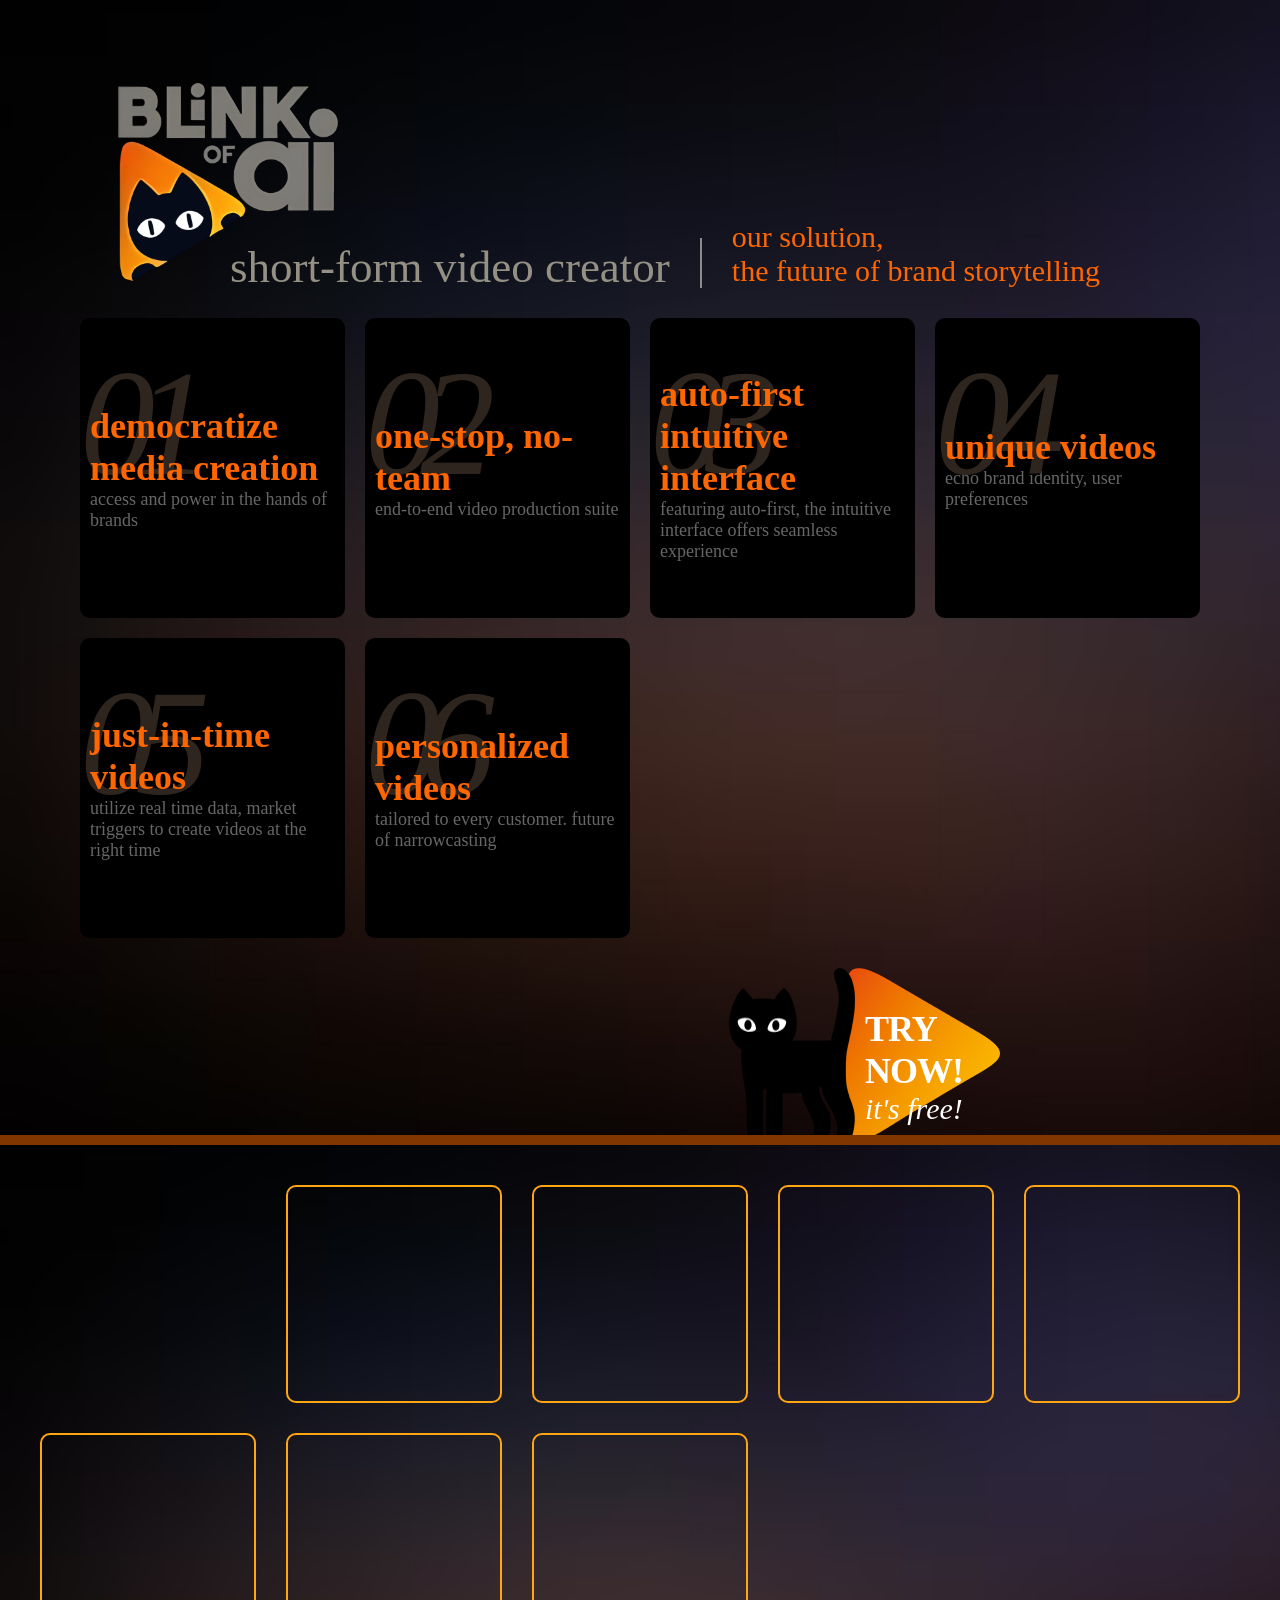
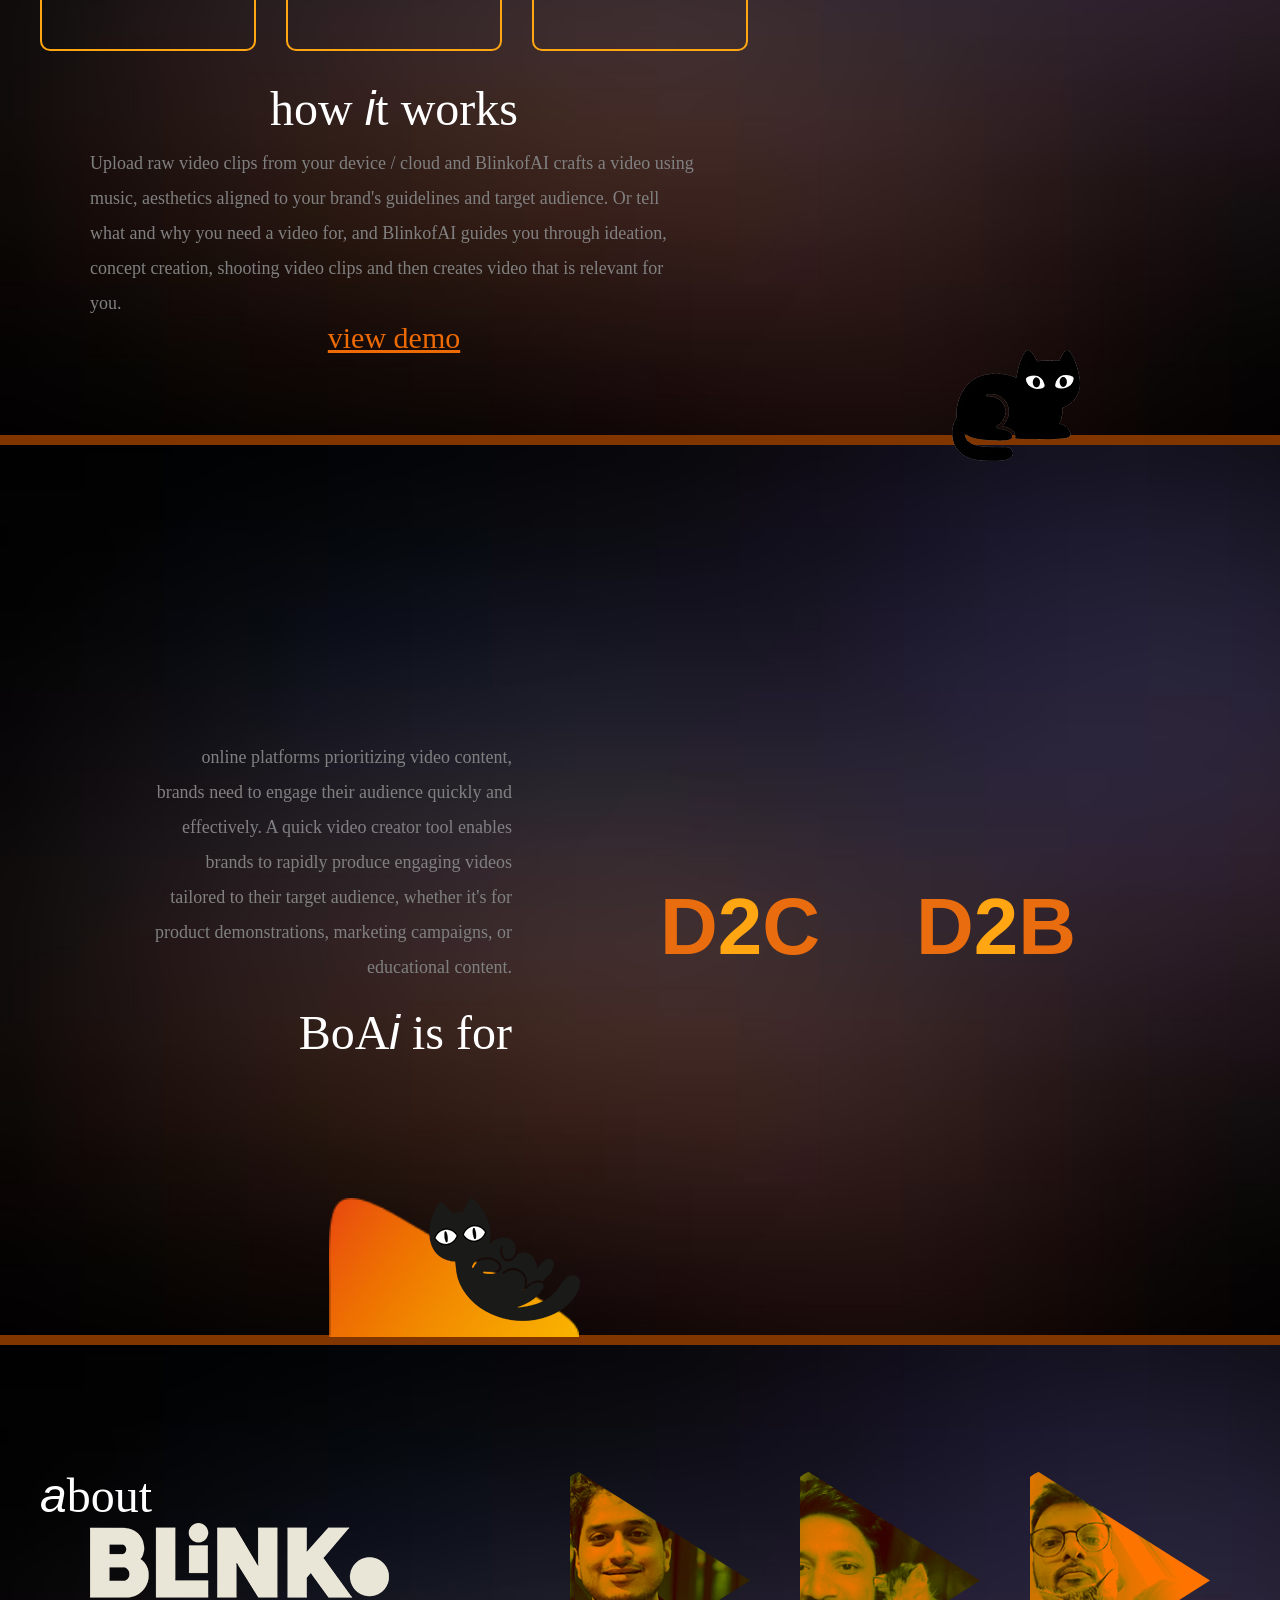
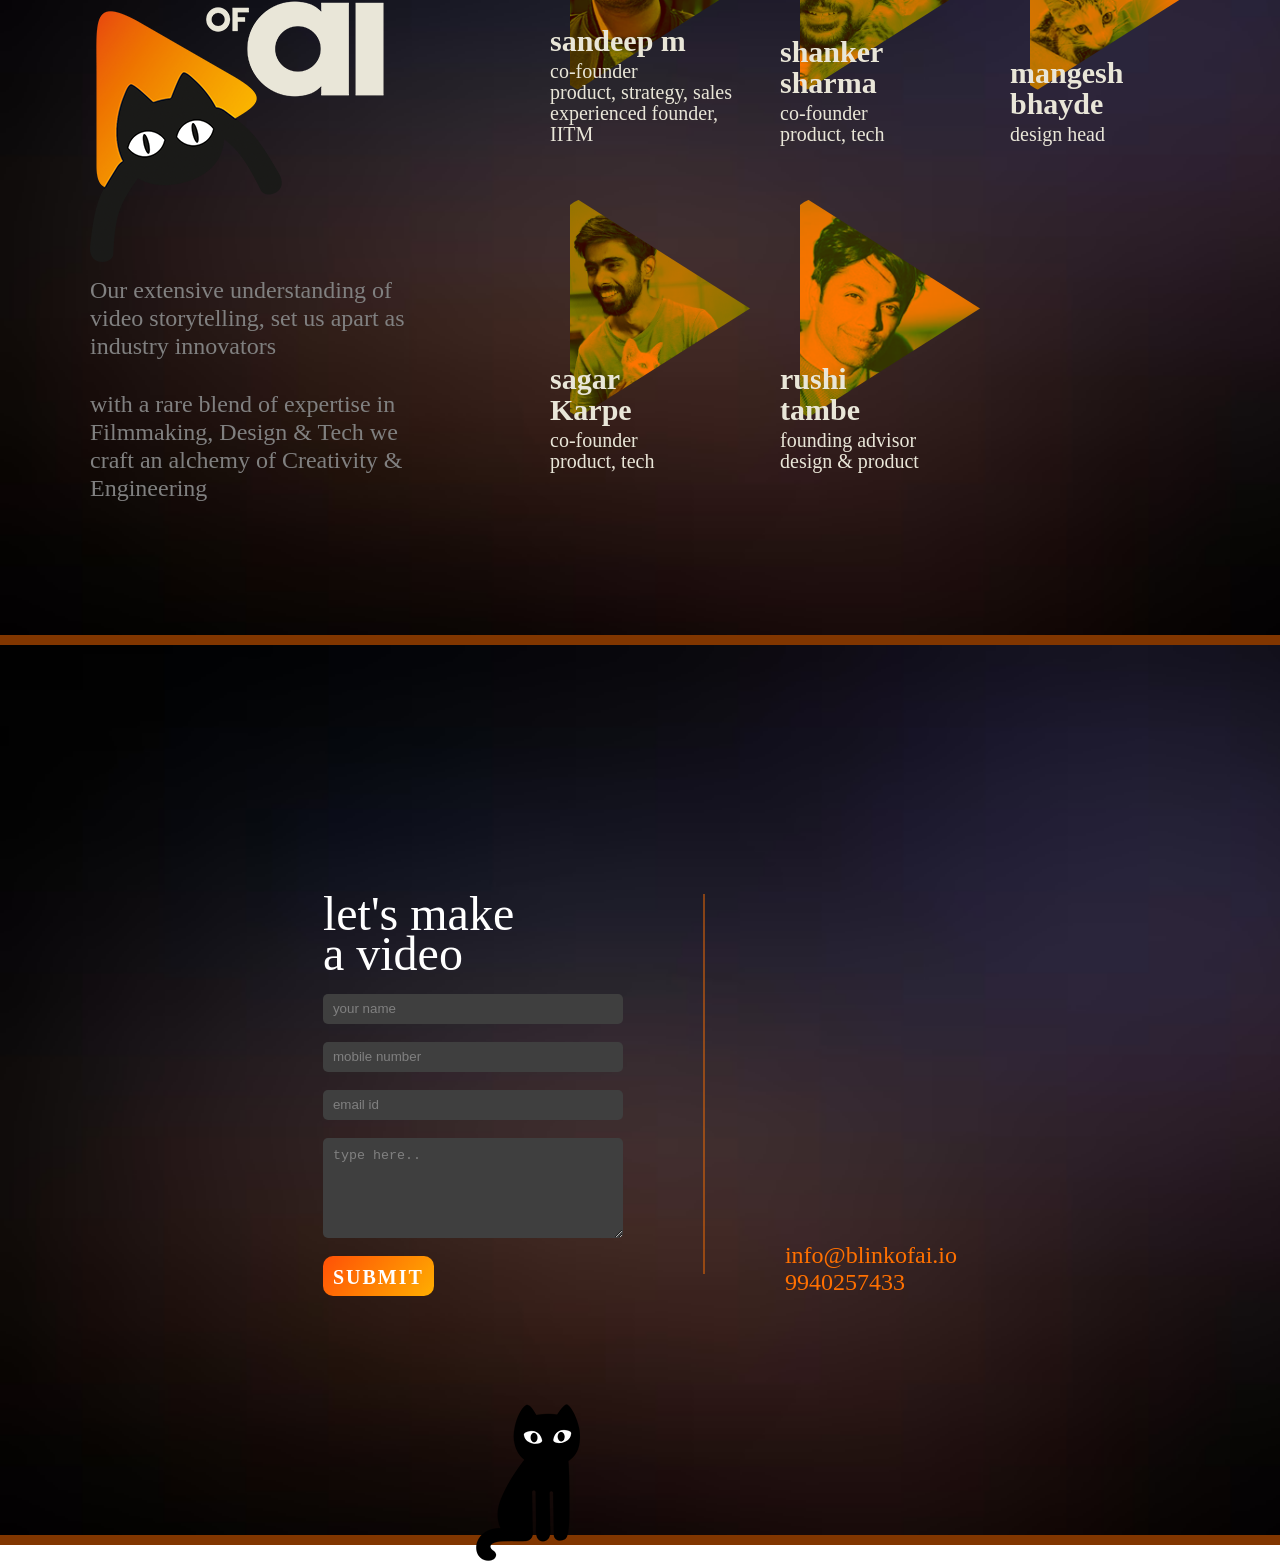
==== commit 427d662f: "Add email sending functionality to contact form" ====
--- a/index.html
+++ b/index.html
@@ -85,14 +85,16 @@
       </div>
       <div class="row-3">
         <img src="./assets/images/cat.png" class="cat"/>
-        <div class="triangle">
-          <img src="./assets/images/triangle.png"/>
-          <div class="text-container">
-            <h2>TRY</h2>
-            <h2>NOW!</h2>
-            <p>it's free!</p>
-          </div>
-        </div>
+        <a href="https://try.blinkofai.io/" target="_blank">
+          <div class="triangle">
+            <img src="./assets/images/triangle.png"/>
+            <div class="text-container">
+              <h2>TRY</h2>
+              <h2>NOW!</h2>
+              <p>it's free!</p>
+            </div>
+          </div>
+        </a>
       </div>
       <div class="section-footer"></div>
     </section>
@@ -162,23 +164,13 @@
           >
           </iframe>
         </div>
-        <div class="grid-item">
-          <img src="./assets/images/section2/8.jpeg" />
-        </div>
-        <div class="grid-item">
-          <img src="./assets/images/section2/9.jpeg" />
-        </div>
-        <div class="grid-item">
-          <img src="./assets/images/section2/10.jpeg" />
-        </div>
         <div class="grid-item-large">
           <h1>how <i class="italic-font">i</i>t works</h1>
           <p>
-            Lorem ipsum, dolor sit amet consectetur adipisicing elit. Recusandae
-            laboriosam dolor natus itaque, fugit quidem ex numquam quos
-            adipisci, consequatur, debitis autem qui omnis deleniti?
+            Upload raw video clips from your device / cloud and BlinkofAI crafts a video using music, aesthetics aligned to your brand's guidelines and target audience. 
+Or tell what and why you need a video for, and BlinkofAI guides you through ideation, concept creation, shooting video clips and then creates video that is relevant for you.
           </p>
-          <a>view demo</a>
+          <a href="https://drive.google.com/file/d/1G-gzyJS6nlRW6jepAMfOi3PnvYRXUmWU/view?usp=drive_link" target="_blank">view demo</a>
         </div>
       </div>
       <div class="container">
@@ -191,9 +183,6 @@
           <input type="radio" name="slider" id="item-5">
           <input type="radio" name="slider" id="item-6">
           <input type="radio" name="slider" id="item-7">
-          <input type="radio" name="slider" id="item-8">
-          <input type="radio" name="slider" id="item-9">
-          <input type="radio" name="slider" id="item-10">
           <div class="cards">
             <label class="card" for="item-1" id="label-1">
               <iframe
@@ -257,26 +246,16 @@
               allowfullscreen
             >
             </iframe>
-            </label>
-            <label class="card" for="item-8" id="label-8">
-              <img src="./assets/images/section2/8.jpeg" />
-            </label>
-            <label class="card" for="item-9" id="label-9">
-              <img src="./assets/images/section2/9.jpeg" />
-            </label>
-            <label class="card" for="item-10" id="label-10">
-              <img src="./assets/images/section2/10.jpeg" />
             </label>
           </div>
         </div>
         <div class="description">
           <h1>how <i class="italic-font">i</i>t works</h1>
           <p>
-            Lorem ipsum, dolor sit amet consectetur adipisicing elit. Recusandae
-            laboriosam dolor natus itaque, fugit quidem ex numquam quos
-            adipisci, consequatur, debitis autem qui omnis deleniti?
+            Upload raw video clips from your device / cloud and BlinkofAI crafts a video using music, aesthetics aligned to your brand's guidelines and target audience. 
+Or tell what and why you need a video for, and BlinkofAI guides you through ideation, concept creation, shooting video clips and then creates video that is relevant for you.
           </p>
-          <a>view demo</a>
+          <a href="https://drive.google.com/file/d/1G-gzyJS6nlRW6jepAMfOi3PnvYRXUmWU/view?usp=drive_link" target="_blank">view demo</a>
         </div>
       </div>
       <div class="cat">
@@ -287,9 +266,7 @@
     <section class="section section-3">
       <div class="text-container">
         <p>
-          Lorem ipsum dolor sit amet consectetur, adipisicing elit. Recusandae
-          corrupti deleniti rerum repudiandae earum sequi sed autem quos porro
-          vero accusantium, facilis sapiente quia culpa?
+          online platforms prioritizing video content, brands need to engage their audience quickly and effectively. A quick video creator tool enables brands to rapidly produce engaging videos tailored to their target audience, whether it's for product demonstrations, marketing campaigns, or educational content.
         </p>
         <h1>BoA<i class="italic-font">i</i> is for</h1>
       </div>
@@ -429,7 +406,7 @@
           <div class="form-container">
             <p>let's make</p>
             <p>a video</p>
-            <form action="/action_page.php">
+            <form action="javascript: sendMail(this)">
               <input type="text" id="name" name="name" placeholder="your name"><br>
               <input type="text" id="number" name="number" placeholder="mobile number"><br>
               <input type="text" id="email" name="email" placeholder="email id"><br>
@@ -440,8 +417,8 @@
           <div class="horizontal-line"></div>
           <div class="vertical-line"></div>
           <div class="contact">
-            <p>meow@blinkofai.io</p>
-            <p>9876543210</p>
+            <p>info@blinkofai.io</p>
+            <p>9940257433</p>
           </div>
         </div>
       <div class="cat">
--- a/index.css
+++ b/index.css
@@ -164,18 +164,18 @@
   z-index: 1;
 }
 
-.section-1 > .row-3 > .triangle {
+.section-1 > .row-3 .triangle {
   position: relative;
   margin-left: -10px;
 }
 
-.section-1 > .row-3 > .triangle > .text-container {
+.section-1 > .row-3 .triangle > .text-container {
   position: absolute;
   top: 40px;
   left: 20px;
 }
 
-.section-1 > .row-3 > .triangle > .text-container > h2 {
+.section-1 > .row-3 .triangle > .text-container > h2 {
   font-size: 36px;
   letter-spacing: -1px;
   text-transform: uppercase;
@@ -184,7 +184,7 @@
   font-family: "Poppins";
 }
 
-.section-1 > .row-3 > .triangle > .text-container > p {
+.section-1 > .row-3 .triangle > .text-container > p {
   font-size: 30px;
   color: #ffffff;
   font-weight: 400;
@@ -202,33 +202,27 @@
 
 .section-2 > .grid-container {
   display: grid;
-  grid-template-columns: repeat(7, minmax(0, 1fr));
+  grid-template-columns: repeat(6, minmax(0, 1fr));
   grid-template-rows: repeat(2, minmax(0, 1fr));
-  gap: 20px;
+  gap: 30px;
   padding: 0 100px;
   margin-bottom: 50px;
   flex: 1;
 }
 
 .section-2 .grid-item {
-  width: 100%;
   border-radius: 10px;
   border: 2px solid var(--color-3);
-  background-color: black;
-}
-
-.section-2 .grid-item > img {
-  width: 100%;
-  height: 100%;
-  object-fit: cover;
-  border-radius: 10px;
+  position: relative;
 }
 
 .section-2 .grid-item > iframe {
   width: 100%;
   height: 100%;
-  object-fit: cover;
   border-radius: 10px;
+  position: absolute;
+  top: 0;
+  left: 0;
 }
 
 .section-2 .grid-item-hidden {
@@ -590,6 +584,8 @@
 
   .section-2 > .grid-container {
     padding: 0;
+    grid-template-columns: repeat(5, minmax(0, 1fr));
+    grid-template-rows: repeat(3, minmax(0, fit-content));
   }
 
   .section-4 > .container-2 > .row > .member-card {
@@ -609,8 +605,8 @@
 
   .section-2 > .grid-container {
     padding: 0;
-    grid-template-columns: repeat(5, minmax(0, 1fr));
-    grid-template-rows: repeat(3, minmax(0, 1fr));
+    grid-template-columns: repeat(4, minmax(0, 1fr));
+    grid-template-rows: repeat(3, minmax(0, fit-content));
   }
 
   .section-3 > .text-container {
@@ -757,6 +753,7 @@
   .section-2 > .grid-container {
     padding: 0;
     grid-template-columns: repeat(3, minmax(0, 1fr));
+    grid-template-rows: repeat(4, minmax(0, 300px));
   }
 
   .section-2 > .grid-container > .grid-item-large {
@@ -859,6 +856,7 @@
 
   .section-2 {
     align-items: center;
+    padding-bottom: 200px;
   }
 
   .section-2 > .grid-container {
@@ -884,6 +882,7 @@
     font-weight: 400;
     font-family: "Poppins";
     text-align: right;
+    margin-top: 80px;
   }
 
   .section-2 > .container > .carousel-container {
@@ -893,7 +892,7 @@
     display: flex;
     justify-content: center;
     align-items: center;
-    margin: 60px 0;
+    margin: 100px 0;
   }
 
   .section-2 > .container > .carousel-container > input[type="radio"] {
@@ -903,7 +902,7 @@
   .section-2 > .container > .carousel-container > .cards {
     position: relative;
     width: 100%;
-    height: 100%;
+    height: 500px;
     margin-bottom: 20px;
   }
   .section-2 > .container > .carousel-container > .cards > .card {
@@ -931,16 +930,13 @@
     object-fit: cover;
   }
 
-  #item-1:checked ~ .cards #label-10,
+  #item-1:checked ~ .cards #label-7,
   #item-2:checked ~ .cards #label-1,
   #item-3:checked ~ .cards #label-2,
   #item-4:checked ~ .cards #label-3,
   #item-5:checked ~ .cards #label-4,
   #item-6:checked ~ .cards #label-5,
-  #item-7:checked ~ .cards #label-6,
-  #item-8:checked ~ .cards #label-7,
-  #item-9:checked ~ .cards #label-8,
-  #item-10:checked ~ .cards #label-9 {
+  #item-7:checked ~ .cards #label-6 {
     transform: translatex(-90%) scale(0.8);
     opacity: 0.4;
     z-index: 0;
@@ -952,10 +948,7 @@
   #item-4:checked ~ .cards #label-5,
   #item-5:checked ~ .cards #label-6,
   #item-6:checked ~ .cards #label-7,
-  #item-7:checked ~ .cards #label-8,
-  #item-8:checked ~ .cards #label-9,
-  #item-9:checked ~ .cards #label-10,
-  #item-10:checked ~ .cards #label-1 {
+  #item-7:checked ~ .cards #label-1 {
     transform: translatex(90%) scale(0.8);
     opacity: 0.4;
     z-index: 0;
@@ -967,10 +960,7 @@
   #item-4:checked ~ .cards #label-4,
   #item-5:checked ~ .cards #label-5,
   #item-6:checked ~ .cards #label-6,
-  #item-7:checked ~ .cards #label-7,
-  #item-8:checked ~ .cards #label-8,
-  #item-9:checked ~ .cards #label-9,
-  #item-10:checked ~ .cards #label-10 {
+  #item-7:checked ~ .cards #label-7 {
     transform: translatex(0) scale(1);
     opacity: 1;
     z-index: 1;
@@ -990,7 +980,6 @@
     align-items: center;
     font-family: var(--font-1);
     padding: 0 50px;
-    margin-bottom: 80px;
   }
 
   .section-2 > .container > .description > h1 {
@@ -1046,13 +1035,13 @@
     margin-left: -130px;
   }
 
-  .section-5 > .container{
+  .section-5 > .container {
     flex-direction: column;
     width: 100%;
     align-items: center;
   }
 
-  .section-5 > .container > .vertical-line{
+  .section-5 > .container > .vertical-line {
     display: none;
   }
 
@@ -1064,7 +1053,7 @@
     margin: 30px 0;
   }
 
-  .section-5 > .container > .contact{
+  .section-5 > .container > .contact {
     align-self: center;
   }
 
